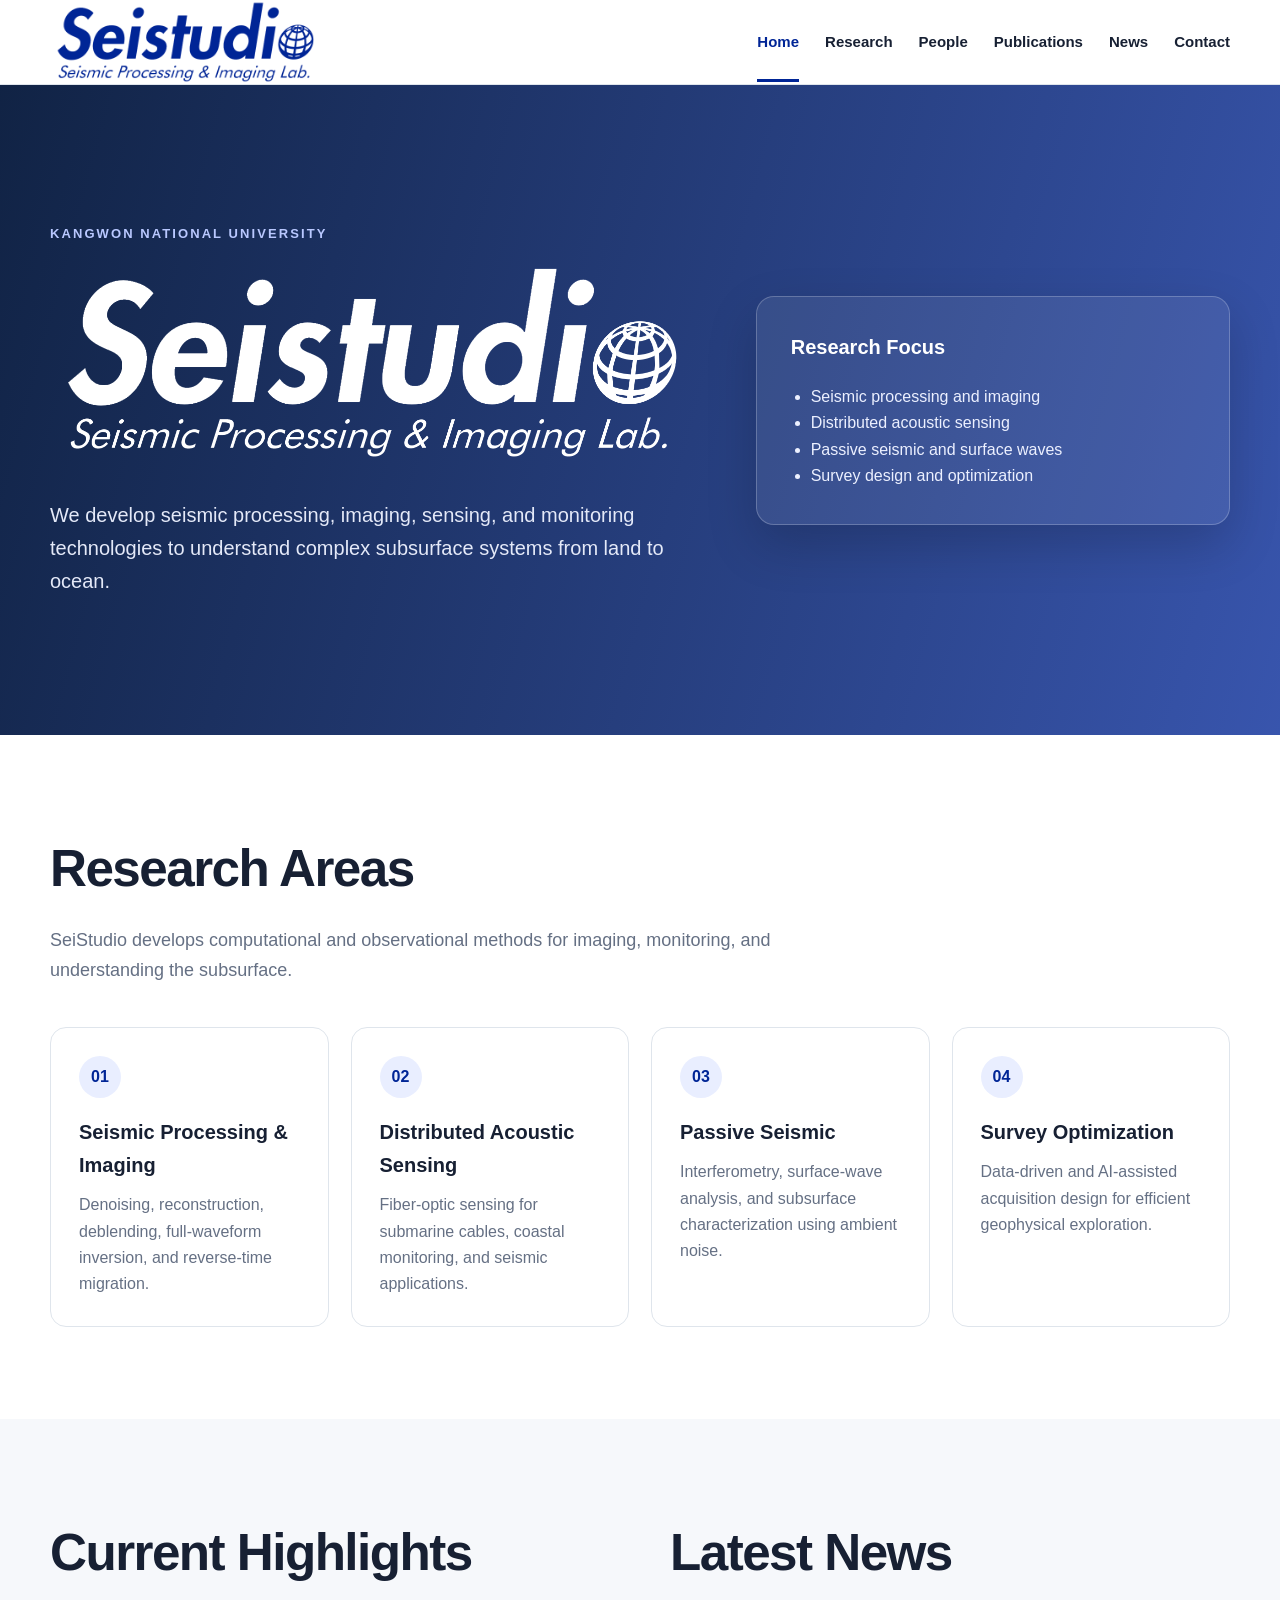
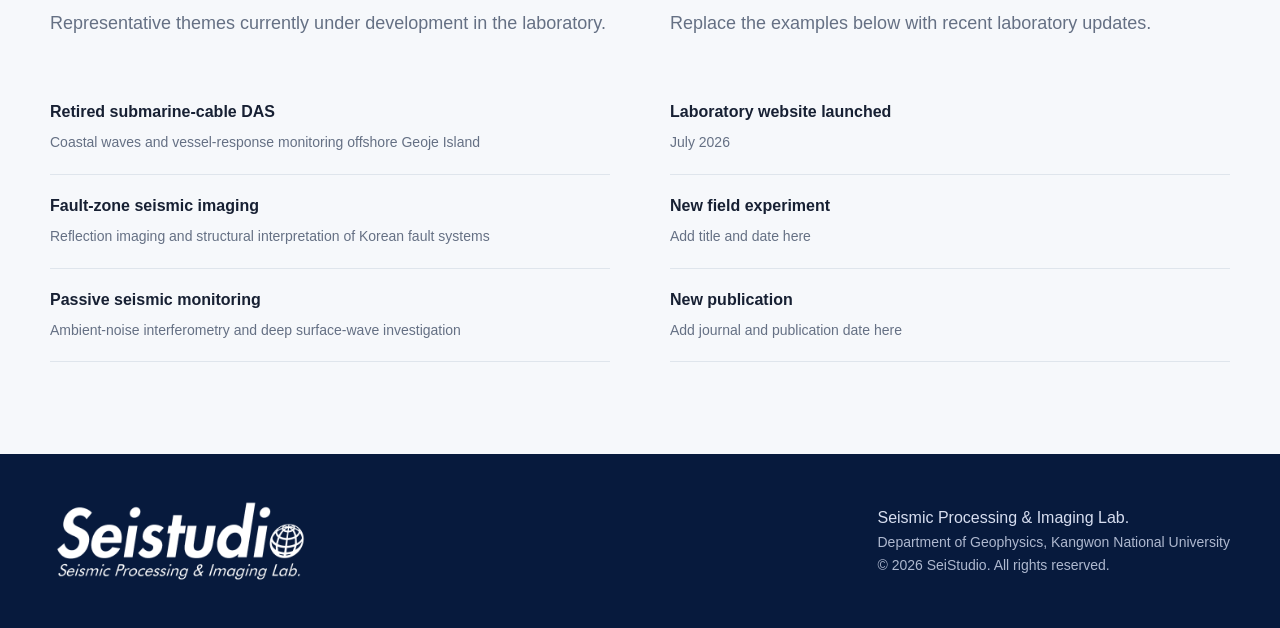
==== index.html @ 81cd83b4 "Add files via upload" ====
<!DOCTYPE html>
<html lang="en">
<head>
  <meta charset="UTF-8">
  <meta name="viewport" content="width=device-width, initial-scale=1.0">
  <meta name="description" content="SeiStudio, Seismic Processing and Imaging Lab at Kangwon National University">
  <title>Home | SeiStudio</title>
  <link rel="stylesheet" href="styles.css">
</head>
<body>

<header class="site-header">
  <div class="container navbar">
    <a class="brand" href="index.html">
      <img src="assets/Seistudio_logo_blue.png" alt="SeiStudio">
    </a>
    <nav class="nav-links" aria-label="Primary navigation">
      <a href="index.html" class="active">Home</a>
      <a href="research.html" class="">Research</a>
      <a href="people.html" class="">People</a>
      <a href="publications.html" class="">Publications</a>
      <a href="news.html" class="">News</a>
      <a href="contact.html" class="">Contact</a>
    </nav>
  </div>
</header>


<main>
  <section class="hero">
    <div class="container hero-grid">
      <div>
        <div class="eyebrow">Kangwon National University</div>
        <img class="hero-logo" src="assets/Seistudio_logo_white.png" alt="SeiStudio">
        <p>
          We develop seismic processing, imaging, sensing, and monitoring
          technologies to understand complex subsurface systems from land to ocean.
        </p>
      </div>
      <aside class="hero-card">
        <h3>Research Focus</h3>
        <ul>
          <li>Seismic processing and imaging</li>
          <li>Distributed acoustic sensing</li>
          <li>Passive seismic and surface waves</li>
          <li>Survey design and optimization</li>
        </ul>
      </aside>
    </div>
  </section>

  <section class="section">
    <div class="container">
      <div class="section-heading">
        <h2>Research Areas</h2>
        <p>
          SeiStudio develops computational and observational methods for
          imaging, monitoring, and understanding the subsurface.
        </p>
      </div>
      <div class="cards">
        <article class="card">
          <div class="card-number">01</div>
          <h3>Seismic Processing &amp; Imaging</h3>
          <p>Denoising, reconstruction, deblending, full-waveform inversion, and reverse-time migration.</p>
        </article>
        <article class="card">
          <div class="card-number">02</div>
          <h3>Distributed Acoustic Sensing</h3>
          <p>Fiber-optic sensing for submarine cables, coastal monitoring, and seismic applications.</p>
        </article>
        <article class="card">
          <div class="card-number">03</div>
          <h3>Passive Seismic</h3>
          <p>Interferometry, surface-wave analysis, and subsurface characterization using ambient noise.</p>
        </article>
        <article class="card">
          <div class="card-number">04</div>
          <h3>Survey Optimization</h3>
          <p>Data-driven and AI-assisted acquisition design for efficient geophysical exploration.</p>
        </article>
      </div>
    </div>
  </section>

  <section class="section light">
    <div class="container split">
      <div>
        <div class="section-heading">
          <h2>Current Highlights</h2>
          <p>Representative themes currently under development in the laboratory.</p>
        </div>
        <ul class="list-clean">
          <li>
            <strong>Retired submarine-cable DAS</strong>
            <span class="meta">Coastal waves and vessel-response monitoring offshore Geoje Island</span>
          </li>
          <li>
            <strong>Fault-zone seismic imaging</strong>
            <span class="meta">Reflection imaging and structural interpretation of Korean fault systems</span>
          </li>
          <li>
            <strong>Passive seismic monitoring</strong>
            <span class="meta">Ambient-noise interferometry and deep surface-wave investigation</span>
          </li>
        </ul>
      </div>
      <div>
        <div class="section-heading">
          <h2>Latest News</h2>
          <p>Replace the examples below with recent laboratory updates.</p>
        </div>
        <ul class="list-clean">
          <li>
            <strong>Laboratory website launched</strong>
            <span class="meta">July 2026</span>
          </li>
          <li>
            <strong>New field experiment</strong>
            <span class="meta">Add title and date here</span>
          </li>
          <li>
            <strong>New publication</strong>
            <span class="meta">Add journal and publication date here</span>
          </li>
        </ul>
      </div>
    </div>
  </section>
</main>


<footer class="site-footer">
  <div class="container footer-grid">
    <img src="assets/Seistudio_logo_white.png" alt="SeiStudio">
    <div>
      <div>Seismic Processing &amp; Imaging Lab.</div>
      <div class="small">Department of Geophysics, Kangwon National University</div>
      <div class="small">&copy; 2026 SeiStudio. All rights reserved.</div>
    </div>
  </div>
</footer>

</body>
</html>
---- styles.css ----
:root {
  --blue: #002596;
  --navy: #071a3d;
  --text: #172033;
  --muted: #657084;
  --line: #dfe5ec;
  --light: #f6f8fb;
  --white: #ffffff;
  --max-width: 1180px;
}

* {
  box-sizing: border-box;
}

html {
  scroll-behavior: smooth;
}

body {
  margin: 0;
  font-family: Arial, Helvetica, sans-serif;
  color: var(--text);
  background: var(--white);
  line-height: 1.65;
}

a {
  color: inherit;
  text-decoration: none;
}

img {
  max-width: 100%;
}

.container {
  width: min(var(--max-width), calc(100% - 40px));
  margin: 0 auto;
}

.site-header {
  position: sticky;
  top: 0;
  z-index: 100;
  background: rgba(255,255,255,0.96);
  border-bottom: 1px solid var(--line);
  backdrop-filter: blur(10px);
}

.navbar {
  min-height: 78px;
  display: flex;
  align-items: center;
  justify-content: space-between;
  gap: 24px;
}

.brand img {
  width: 270px;
  display: block;
}

.nav-links {
  display: flex;
  align-items: center;
  gap: 26px;
  font-size: 15px;
  font-weight: 600;
}

.nav-links a {
  padding: 28px 0 24px;
  border-bottom: 3px solid transparent;
}

.nav-links a:hover,
.nav-links a.active {
  color: var(--blue);
  border-bottom-color: var(--blue);
}

.hero {
  min-height: 650px;
  display: flex;
  align-items: center;
  color: var(--white);
  background:
    linear-gradient(105deg, rgba(7,26,61,0.96), rgba(0,37,150,0.78)),
    radial-gradient(circle at 75% 35%, rgba(255,255,255,0.12), transparent 34%);
}

.hero-grid {
  display: grid;
  grid-template-columns: 1.15fr 0.85fr;
  align-items: center;
  gap: 64px;
  padding: 90px 0;
}

.hero-logo {
  width: min(720px, 100%);
  margin-bottom: 28px;
}

.eyebrow {
  font-size: 13px;
  font-weight: 700;
  letter-spacing: 0.16em;
  text-transform: uppercase;
  color: #b9c8ff;
  margin-bottom: 18px;
}

.hero h1 {
  font-size: clamp(42px, 6vw, 76px);
  line-height: 1.05;
  margin: 0 0 24px;
  letter-spacing: -0.04em;
}

.hero p {
  max-width: 760px;
  font-size: 20px;
  color: #e4e9f8;
  margin: 0;
}

.hero-card {
  padding: 34px;
  border: 1px solid rgba(255,255,255,0.22);
  border-radius: 18px;
  background: rgba(255,255,255,0.08);
  box-shadow: 0 20px 50px rgba(0,0,0,0.18);
}

.hero-card h3 {
  margin-top: 0;
  font-size: 20px;
}

.hero-card ul {
  padding-left: 20px;
  margin-bottom: 0;
  color: #ecf0ff;
}

.section {
  padding: 92px 0;
}

.section.light {
  background: var(--light);
}

.section-heading {
  max-width: 760px;
  margin-bottom: 42px;
}

.section-heading h2,
.page-hero h1 {
  font-size: clamp(34px, 4vw, 52px);
  margin: 0 0 14px;
  letter-spacing: -0.03em;
}

.section-heading p,
.page-hero p {
  color: var(--muted);
  font-size: 18px;
  margin: 0;
}

.cards {
  display: grid;
  grid-template-columns: repeat(4, 1fr);
  gap: 22px;
}

.card {
  background: var(--white);
  border: 1px solid var(--line);
  border-radius: 16px;
  padding: 28px;
  transition: transform 0.2s ease, box-shadow 0.2s ease;
}

.card:hover {
  transform: translateY(-4px);
  box-shadow: 0 15px 35px rgba(21, 42, 90, 0.10);
}

.card-number {
  width: 42px;
  height: 42px;
  border-radius: 50%;
  display: grid;
  place-items: center;
  background: #e9eeff;
  color: var(--blue);
  font-weight: 700;
  margin-bottom: 18px;
}

.card h3 {
  margin: 0 0 10px;
  font-size: 20px;
}

.card p {
  color: var(--muted);
  margin: 0;
}

.split {
  display: grid;
  grid-template-columns: 1fr 1fr;
  gap: 60px;
  align-items: start;
}

.list-clean {
  list-style: none;
  padding: 0;
  margin: 0;
}

.list-clean li {
  padding: 18px 0;
  border-bottom: 1px solid var(--line);
}

.list-clean strong {
  display: block;
  margin-bottom: 4px;
}

.meta {
  font-size: 14px;
  color: var(--muted);
}

.page-hero {
  padding: 84px 0 56px;
  background: linear-gradient(180deg, #eef2ff, #ffffff);
  border-bottom: 1px solid var(--line);
}

.content-grid {
  display: grid;
  grid-template-columns: 1fr 1fr;
  gap: 26px;
}

.profile {
  display: grid;
  grid-template-columns: 220px 1fr;
  gap: 34px;
  align-items: start;
  padding: 32px;
  border: 1px solid var(--line);
  border-radius: 16px;
}

.profile-photo {
  aspect-ratio: 4/5;
  background: var(--light);
  border: 1px dashed #aeb8c7;
  border-radius: 12px;
  display: grid;
  place-items: center;
  text-align: center;
  padding: 20px;
  color: var(--muted);
}

.pub-item {
  padding: 24px 0;
  border-bottom: 1px solid var(--line);
}

.pub-item:first-child {
  padding-top: 0;
}

.pub-item h3 {
  margin: 0 0 6px;
  font-size: 18px;
}

.pub-item p {
  margin: 0;
  color: var(--muted);
}

.tag {
  display: inline-block;
  margin-top: 10px;
  padding: 4px 10px;
  border-radius: 999px;
  background: #e9eeff;
  color: var(--blue);
  font-size: 12px;
  font-weight: 700;
}

.contact-box {
  background: var(--navy);
  color: var(--white);
  border-radius: 18px;
  padding: 38px;
}

.contact-box a {
  text-decoration: underline;
}

.site-footer {
  background: var(--navy);
  color: #d7def0;
  padding: 46px 0;
}

.footer-grid {
  display: flex;
  justify-content: space-between;
  align-items: center;
  gap: 28px;
}

.footer-grid img {
  width: 260px;
}

.small {
  font-size: 14px;
  color: #aeb8cf;
}

@media (max-width: 900px) {
  .nav-links {
    gap: 14px;
    font-size: 13px;
    overflow-x: auto;
  }

  .brand img {
    width: 210px;
  }

  .hero-grid,
  .split,
  .content-grid,
  .profile {
    grid-template-columns: 1fr;
  }

  .cards {
    grid-template-columns: repeat(2, 1fr);
  }

  .hero-card {
    display: none;
  }
}

@media (max-width: 620px) {
  .navbar {
    align-items: flex-start;
    flex-direction: column;
    padding: 16px 0 0;
  }

  .nav-links {
    width: 100%;
  }

  .nav-links a {
    padding: 12px 0 14px;
  }

  .cards {
    grid-template-columns: 1fr;
  }

  .hero {
    min-height: 540px;
  }

  .hero-grid {
    padding: 70px 0;
  }

  .hero p {
    font-size: 18px;
  }

  .footer-grid {
    flex-direction: column;
    align-items: flex-start;
  }
}
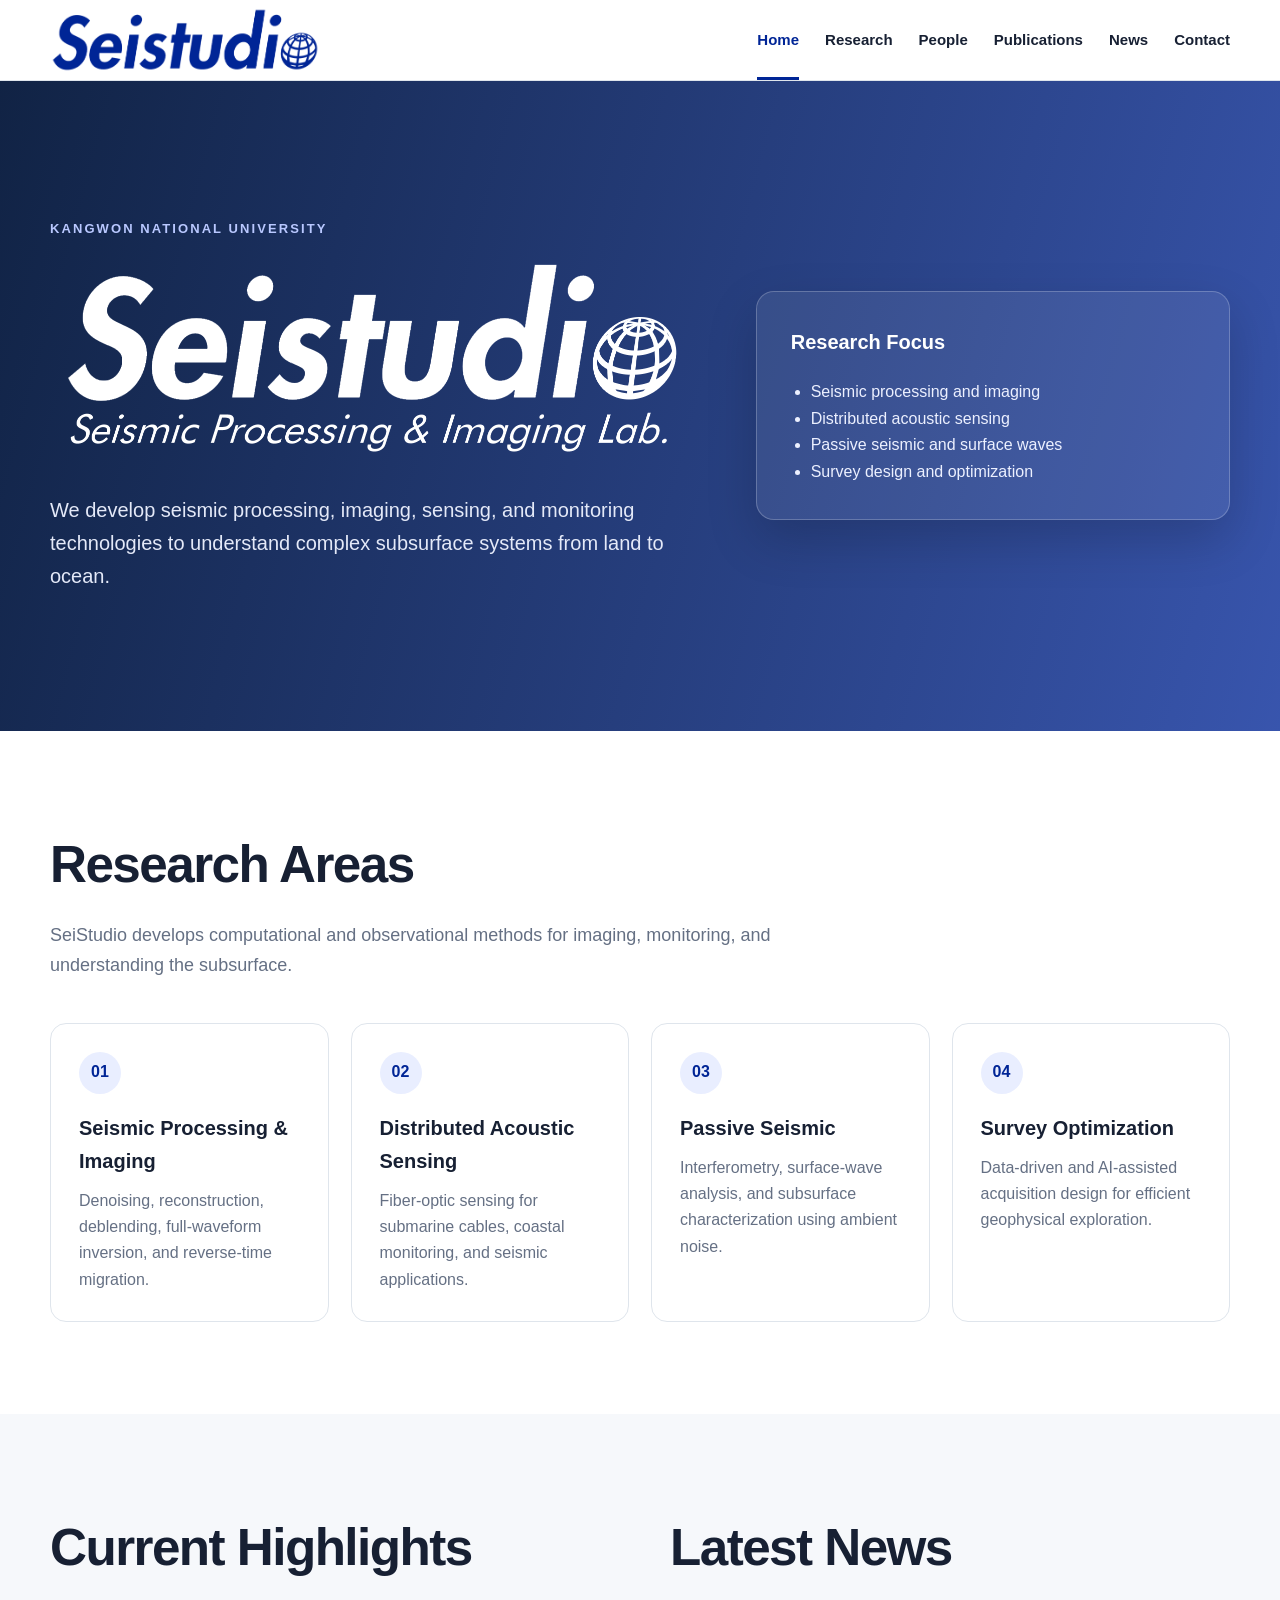
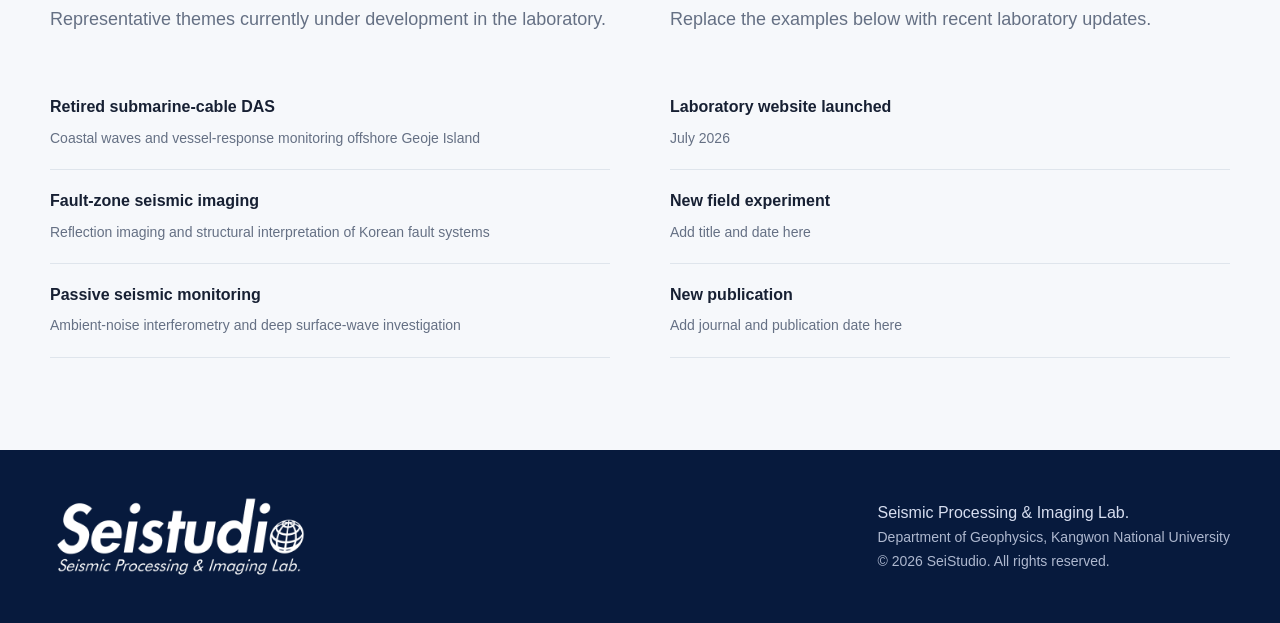
==== commit f8ba969b: "Update index.html" ====
--- a/index.html
+++ b/index.html
@@ -12,7 +12,7 @@
 <header class="site-header">
   <div class="container navbar">
     <a class="brand" href="index.html">
-      <img src="assets/Seistudio_logo_blue.png" alt="SeiStudio">
+      <img src="assets/Seistudio_header_blue.png" alt="SeiStudio">
     </a>
     <nav class="nav-links" aria-label="Primary navigation">
       <a href="index.html" class="active">Home</a>
@@ -142,4 +142,4 @@
 </footer>
 
 </body>
-</html>+</html>
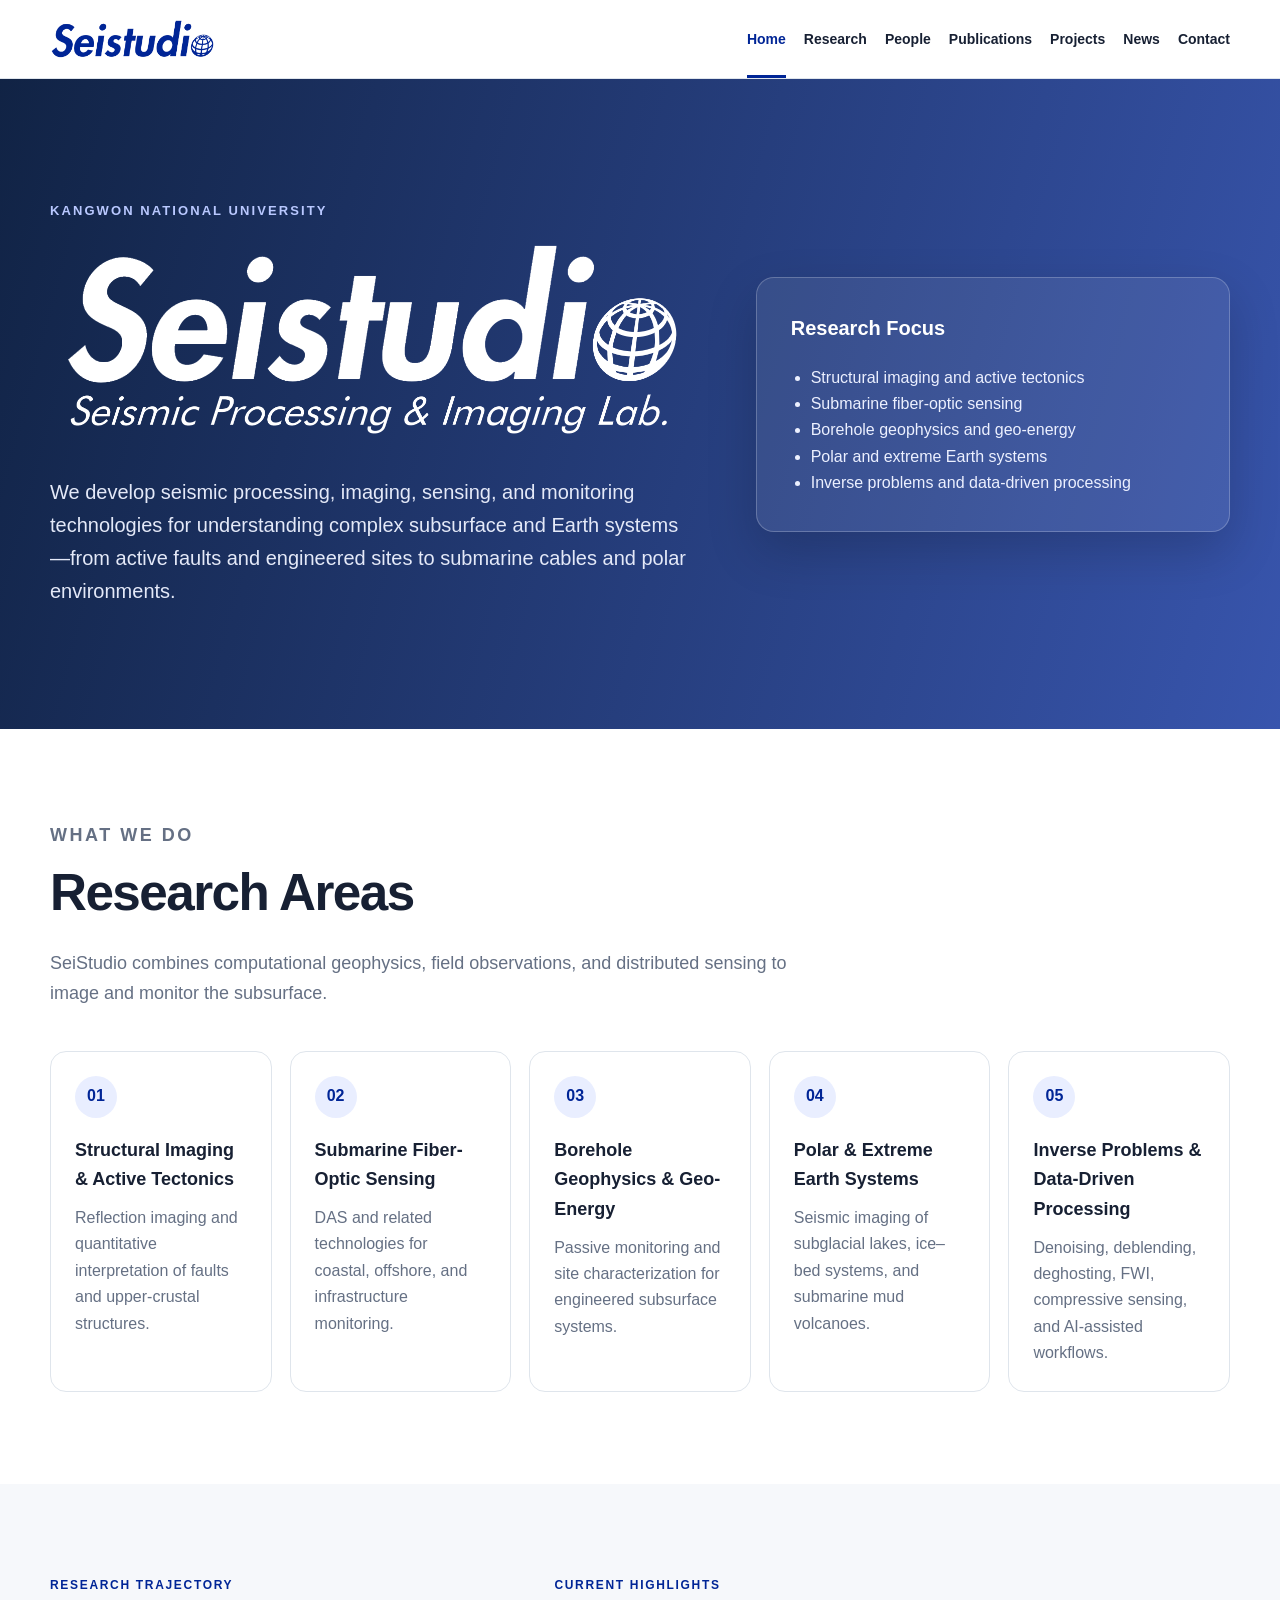
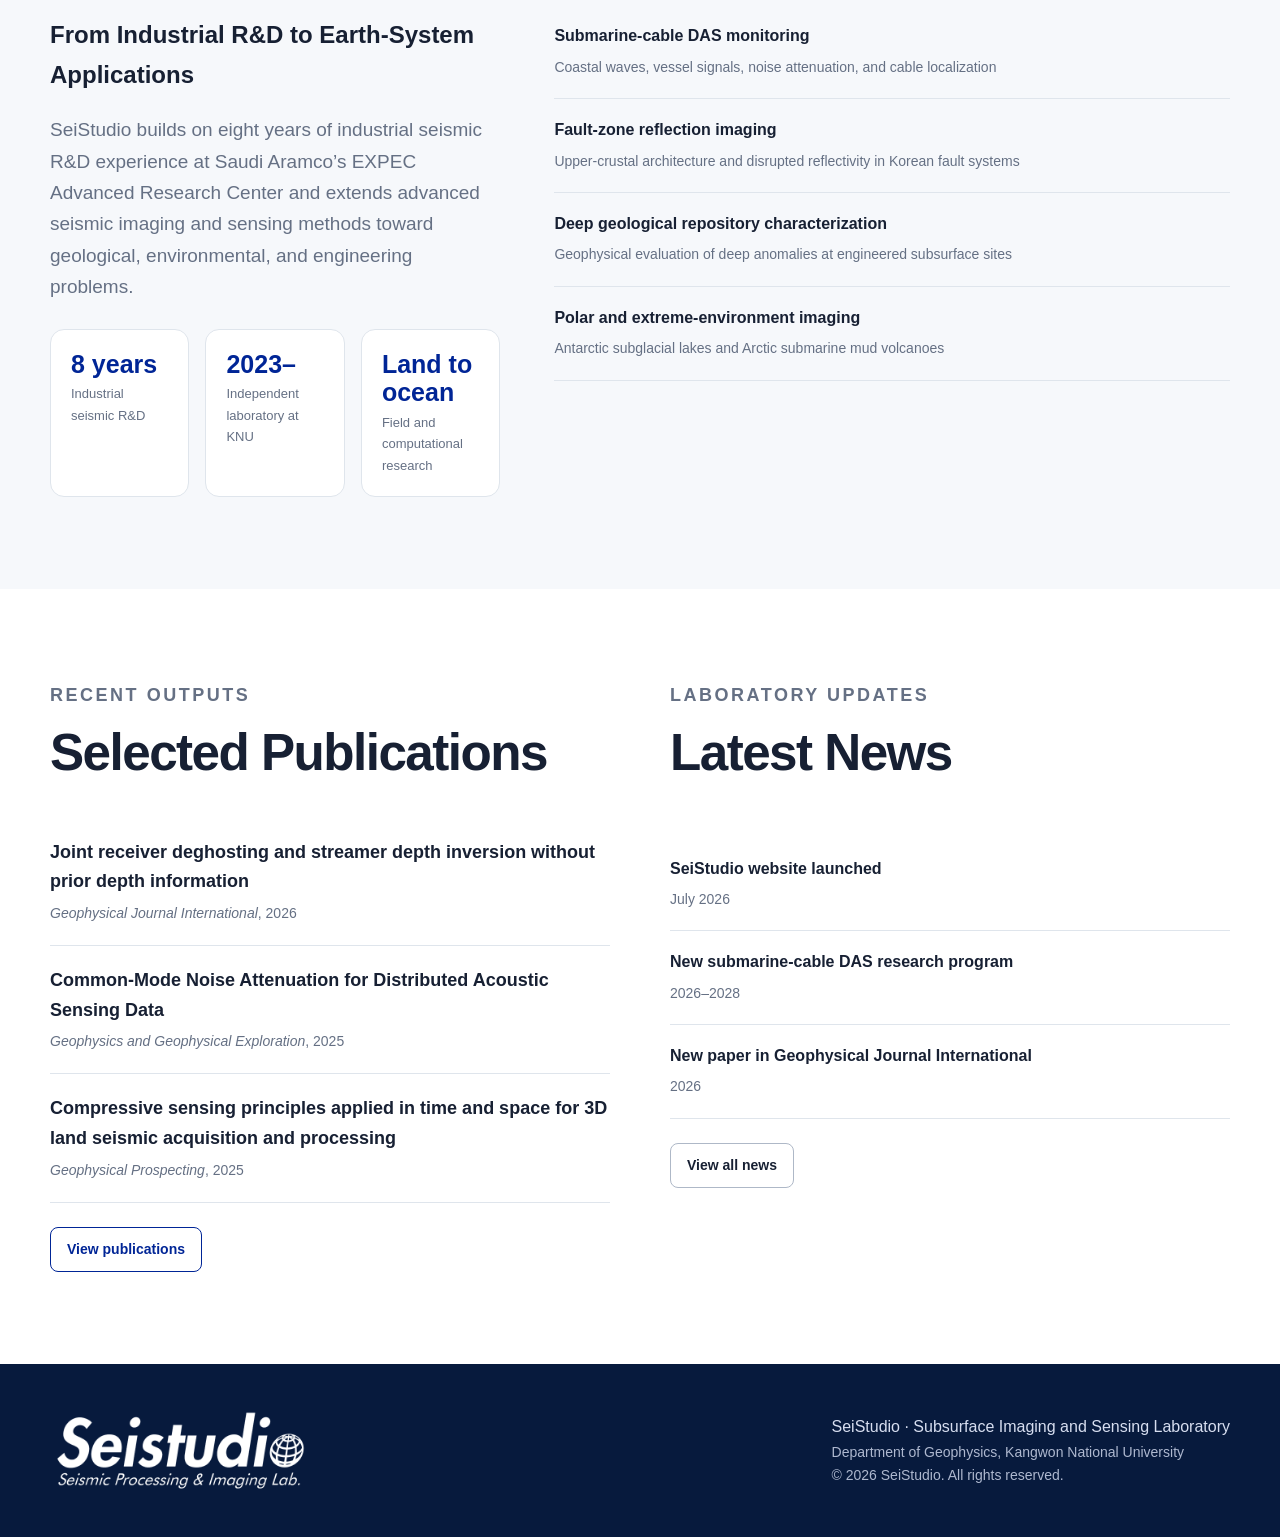
==== commit 2ade73da: "Add files via upload" ====
--- a/index.html
+++ b/index.html
@@ -3,29 +3,30 @@
 <head>
   <meta charset="UTF-8">
   <meta name="viewport" content="width=device-width, initial-scale=1.0">
-  <meta name="description" content="SeiStudio, Seismic Processing and Imaging Lab at Kangwon National University">
+  <meta name="description" content="SeiStudio, Subsurface Imaging and Sensing Laboratory at Kangwon National University">
   <title>Home | SeiStudio</title>
   <link rel="stylesheet" href="styles.css">
+  <link rel="stylesheet" href="cv-update.css">
+
 </head>
 <body>
-
 <header class="site-header">
   <div class="container navbar">
-    <a class="brand" href="index.html">
+    <a class="brand" href="index.html" aria-label="SeiStudio home">
       <img src="assets/Seistudio_header_blue.png" alt="SeiStudio">
     </a>
     <nav class="nav-links" aria-label="Primary navigation">
       <a href="index.html" class="active">Home</a>
-      <a href="research.html" class="">Research</a>
-      <a href="people.html" class="">People</a>
-      <a href="publications.html" class="">Publications</a>
-      <a href="news.html" class="">News</a>
-      <a href="contact.html" class="">Contact</a>
+      <a href="research.html">Research</a>
+      <a href="people.html">People</a>
+      <a href="publications.html">Publications</a>
+      <a href="projects.html">Projects</a>
+      <a href="news.html">News</a>
+      <a href="contact.html">Contact</a>
     </nav>
   </div>
 </header>
 
-
 <main>
   <section class="hero">
     <div class="container hero-grid">
@@ -33,17 +34,19 @@
         <div class="eyebrow">Kangwon National University</div>
         <img class="hero-logo" src="assets/Seistudio_logo_white.png" alt="SeiStudio">
         <p>
-          We develop seismic processing, imaging, sensing, and monitoring
-          technologies to understand complex subsurface systems from land to ocean.
+          We develop seismic processing, imaging, sensing, and monitoring technologies
+          for understanding complex subsurface and Earth systems—from active faults and
+          engineered sites to submarine cables and polar environments.
         </p>
       </div>
       <aside class="hero-card">
         <h3>Research Focus</h3>
         <ul>
-          <li>Seismic processing and imaging</li>
-          <li>Distributed acoustic sensing</li>
-          <li>Passive seismic and surface waves</li>
-          <li>Survey design and optimization</li>
+          <li>Structural imaging and active tectonics</li>
+          <li>Submarine fiber-optic sensing</li>
+          <li>Borehole geophysics and geo-energy</li>
+          <li>Polar and extreme Earth systems</li>
+          <li>Inverse problems and data-driven processing</li>
         </ul>
       </aside>
     </div>
@@ -52,94 +55,147 @@
   <section class="section">
     <div class="container">
       <div class="section-heading">
+        <p class="section-kicker">What we do</p>
         <h2>Research Areas</h2>
         <p>
-          SeiStudio develops computational and observational methods for
-          imaging, monitoring, and understanding the subsurface.
+          SeiStudio combines computational geophysics, field observations, and
+          distributed sensing to image and monitor the subsurface.
         </p>
       </div>
-      <div class="cards">
+
+      <div class="research-grid-five">
         <article class="card">
           <div class="card-number">01</div>
-          <h3>Seismic Processing &amp; Imaging</h3>
-          <p>Denoising, reconstruction, deblending, full-waveform inversion, and reverse-time migration.</p>
+          <h3>Structural Imaging &amp; Active Tectonics</h3>
+          <p>Reflection imaging and quantitative interpretation of faults and upper-crustal structures.</p>
         </article>
         <article class="card">
           <div class="card-number">02</div>
-          <h3>Distributed Acoustic Sensing</h3>
-          <p>Fiber-optic sensing for submarine cables, coastal monitoring, and seismic applications.</p>
+          <h3>Submarine Fiber-Optic Sensing</h3>
+          <p>DAS and related technologies for coastal, offshore, and infrastructure monitoring.</p>
         </article>
         <article class="card">
           <div class="card-number">03</div>
-          <h3>Passive Seismic</h3>
-          <p>Interferometry, surface-wave analysis, and subsurface characterization using ambient noise.</p>
+          <h3>Borehole Geophysics &amp; Geo-Energy</h3>
+          <p>Passive monitoring and site characterization for engineered subsurface systems.</p>
         </article>
         <article class="card">
           <div class="card-number">04</div>
-          <h3>Survey Optimization</h3>
-          <p>Data-driven and AI-assisted acquisition design for efficient geophysical exploration.</p>
+          <h3>Polar &amp; Extreme Earth Systems</h3>
+          <p>Seismic imaging of subglacial lakes, ice–bed systems, and submarine mud volcanoes.</p>
+        </article>
+        <article class="card">
+          <div class="card-number">05</div>
+          <h3>Inverse Problems &amp; Data-Driven Processing</h3>
+          <p>Denoising, deblending, deghosting, FWI, compressive sensing, and AI-assisted workflows.</p>
         </article>
       </div>
     </div>
   </section>
 
   <section class="section light">
+    <div class="container feature-strip">
+      <div>
+        <p class="section-kicker">Research trajectory</p>
+        <h2>From Industrial R&amp;D to Earth-System Applications</h2>
+        <p class="lead">
+          SeiStudio builds on eight years of industrial seismic R&amp;D experience at
+          Saudi Aramco’s EXPEC Advanced Research Center and extends advanced seismic
+          imaging and sensing methods toward geological, environmental, and engineering problems.
+        </p>
+        <div class="fact-grid">
+          <div class="fact"><strong>8 years</strong><span>Industrial seismic R&amp;D</span></div>
+          <div class="fact"><strong>2023–</strong><span>Independent laboratory at KNU</span></div>
+          <div class="fact"><strong>Land to ocean</strong><span>Field and computational research</span></div>
+        </div>
+      </div>
+
+      <div>
+        <p class="section-kicker">Current highlights</p>
+        <ul class="list-clean">
+          <li>
+            <strong>Submarine-cable DAS monitoring</strong>
+            <span class="meta">Coastal waves, vessel signals, noise attenuation, and cable localization</span>
+          </li>
+          <li>
+            <strong>Fault-zone reflection imaging</strong>
+            <span class="meta">Upper-crustal architecture and disrupted reflectivity in Korean fault systems</span>
+          </li>
+          <li>
+            <strong>Deep geological repository characterization</strong>
+            <span class="meta">Geophysical evaluation of deep anomalies at engineered subsurface sites</span>
+          </li>
+          <li>
+            <strong>Polar and extreme-environment imaging</strong>
+            <span class="meta">Antarctic subglacial lakes and Arctic submarine mud volcanoes</span>
+          </li>
+        </ul>
+      </div>
+    </div>
+  </section>
+
+  <section class="section">
     <div class="container split">
       <div>
         <div class="section-heading">
-          <h2>Current Highlights</h2>
-          <p>Representative themes currently under development in the laboratory.</p>
+          <p class="section-kicker">Recent outputs</p>
+          <h2>Selected Publications</h2>
+        </div>
+        <div class="home-publications">
+          <article class="home-publication">
+            <h3>Joint receiver deghosting and streamer depth inversion without prior depth information</h3>
+            <p><em>Geophysical Journal International</em>, 2026</p>
+          </article>
+          <article class="home-publication">
+            <h3>Common-Mode Noise Attenuation for Distributed Acoustic Sensing Data</h3>
+            <p><em>Geophysics and Geophysical Exploration</em>, 2025</p>
+          </article>
+          <article class="home-publication">
+            <h3>Compressive sensing principles applied in time and space for 3D land seismic acquisition and processing</h3>
+            <p><em>Geophysical Prospecting</em>, 2025</p>
+          </article>
+        </div>
+        <div class="button-row">
+          <a class="button-link" href="publications.html">View publications</a>
+        </div>
+      </div>
+
+      <div>
+        <div class="section-heading">
+          <p class="section-kicker">Laboratory updates</p>
+          <h2>Latest News</h2>
         </div>
         <ul class="list-clean">
           <li>
-            <strong>Retired submarine-cable DAS</strong>
-            <span class="meta">Coastal waves and vessel-response monitoring offshore Geoje Island</span>
-          </li>
-          <li>
-            <strong>Fault-zone seismic imaging</strong>
-            <span class="meta">Reflection imaging and structural interpretation of Korean fault systems</span>
-          </li>
-          <li>
-            <strong>Passive seismic monitoring</strong>
-            <span class="meta">Ambient-noise interferometry and deep surface-wave investigation</span>
+            <strong>SeiStudio website launched</strong>
+            <span class="meta">July 2026</span>
+          </li>
+          <li>
+            <strong>New submarine-cable DAS research program</strong>
+            <span class="meta">2026–2028</span>
+          </li>
+          <li>
+            <strong>New paper in Geophysical Journal International</strong>
+            <span class="meta">2026</span>
           </li>
         </ul>
-      </div>
-      <div>
-        <div class="section-heading">
-          <h2>Latest News</h2>
-          <p>Replace the examples below with recent laboratory updates.</p>
-        </div>
-        <ul class="list-clean">
-          <li>
-            <strong>Laboratory website launched</strong>
-            <span class="meta">July 2026</span>
-          </li>
-          <li>
-            <strong>New field experiment</strong>
-            <span class="meta">Add title and date here</span>
-          </li>
-          <li>
-            <strong>New publication</strong>
-            <span class="meta">Add journal and publication date here</span>
-          </li>
-        </ul>
+        <div class="button-row">
+          <a class="button-link secondary" href="news.html">View all news</a>
+        </div>
       </div>
     </div>
   </section>
 </main>
-
 
 <footer class="site-footer">
   <div class="container footer-grid">
     <img src="assets/Seistudio_logo_white.png" alt="SeiStudio">
     <div>
-      <div>Seismic Processing &amp; Imaging Lab.</div>
+      <div>SeiStudio · Subsurface Imaging and Sensing Laboratory</div>
       <div class="small">Department of Geophysics, Kangwon National University</div>
       <div class="small">&copy; 2026 SeiStudio. All rights reserved.</div>
     </div>
   </div>
 </footer>
-
 </body>
 </html>
--- a/styles.css
+++ b/styles.css
@@ -49,16 +49,23 @@
 }
 
 .navbar {
-  min-height: 78px;
+  min-height: 64px;
   display: flex;
   align-items: center;
   justify-content: space-between;
-  gap: 24px;
+  gap: 32px;
+}
+
+.brand {
+  display: flex;
+  align-items: center;
+  flex-shrink: 0;
 }
 
 .brand img {
-  width: 270px;
   display: block;
+  width: 165px;
+  height: auto;
 }
 
 .nav-links {
@@ -274,7 +281,29 @@
   padding: 20px;
   color: var(--muted);
 }
-
+.profile-links {
+  display: flex;
+  flex-wrap: wrap;
+  gap: 12px;
+  margin-top: 24px;
+}
+
+.profile-link {
+  display: inline-flex;
+  align-items: center;
+  padding: 10px 16px;
+  border: 1px solid var(--blue);
+  border-radius: 8px;
+  color: var(--blue);
+  font-size: 14px;
+  font-weight: 700;
+  transition: 0.2s ease;
+}
+
+.profile-link:hover {
+  background: var(--blue);
+  color: var(--white);
+}
 .pub-item {
   padding: 24px 0;
   border-bottom: 1px solid var(--line);
@@ -346,7 +375,7 @@
   }
 
   .brand img {
-    width: 210px;
+    width: 145px;
   }
 
   .hero-grid,
@@ -400,4 +429,4 @@
     flex-direction: column;
     align-items: flex-start;
   }
-}+}
--- a/cv-update.css
+++ b/cv-update.css
@@ -0,0 +1,411 @@
+/* CV-based website update
+   This file supplements the existing styles.css without replacing it. */
+
+.nav-links {
+  gap: 18px;
+  white-space: nowrap;
+}
+
+.nav-links a {
+  font-size: 14px;
+}
+
+.section-kicker {
+  margin: 0 0 10px;
+  color: var(--blue);
+  font-size: 12px;
+  font-weight: 800;
+  letter-spacing: 0.14em;
+  text-transform: uppercase;
+}
+
+.lead {
+  max-width: 860px;
+  font-size: 19px;
+  color: var(--muted);
+}
+
+.button-row {
+  display: flex;
+  flex-wrap: wrap;
+  gap: 12px;
+  margin-top: 24px;
+}
+
+.button-link {
+  display: inline-flex;
+  align-items: center;
+  justify-content: center;
+  min-height: 42px;
+  padding: 10px 16px;
+  border: 1px solid var(--blue);
+  border-radius: 8px;
+  color: var(--blue);
+  font-size: 14px;
+  font-weight: 700;
+  transition: background 0.2s ease, color 0.2s ease;
+}
+
+.button-link:hover {
+  background: var(--blue);
+  color: var(--white);
+}
+
+.button-link.secondary {
+  border-color: #aeb8c7;
+  color: var(--text);
+}
+
+.button-link.secondary:hover {
+  border-color: var(--navy);
+  background: var(--navy);
+  color: var(--white);
+}
+
+.research-grid-five {
+  display: grid;
+  grid-template-columns: repeat(5, 1fr);
+  gap: 18px;
+}
+
+.research-grid-five .card {
+  padding: 24px;
+}
+
+.research-grid-five .card h3 {
+  font-size: 18px;
+}
+
+.feature-strip {
+  display: grid;
+  grid-template-columns: 0.8fr 1.2fr;
+  gap: 54px;
+  align-items: start;
+}
+
+.fact-grid {
+  display: grid;
+  grid-template-columns: repeat(3, 1fr);
+  gap: 16px;
+  margin-top: 26px;
+}
+
+.fact {
+  padding: 20px;
+  border: 1px solid var(--line);
+  border-radius: 14px;
+  background: var(--white);
+}
+
+.fact strong {
+  display: block;
+  color: var(--blue);
+  font-size: 25px;
+  line-height: 1.15;
+}
+
+.fact span {
+  display: block;
+  margin-top: 5px;
+  color: var(--muted);
+  font-size: 13px;
+}
+
+.profile-wide {
+  display: grid;
+  grid-template-columns: 230px minmax(0, 1fr);
+  gap: 42px;
+  align-items: start;
+  padding: 34px;
+  border: 1px solid var(--line);
+  border-radius: 18px;
+  background: var(--white);
+}
+
+.profile-photo-tall {
+  min-height: 285px;
+  aspect-ratio: 4 / 5;
+  border: 1px dashed #aeb8c7;
+  border-radius: 14px;
+  background: var(--light);
+  color: var(--muted);
+  display: grid;
+  place-items: center;
+  text-align: center;
+  padding: 20px;
+}
+
+.profile-title {
+  margin: 0 0 4px;
+  font-size: clamp(30px, 4vw, 44px);
+  letter-spacing: -0.03em;
+}
+
+.profile-role {
+  margin: 0 0 22px;
+  color: var(--blue);
+  font-size: 17px;
+  font-weight: 700;
+}
+
+.profile-summary {
+  max-width: 850px;
+  color: #465165;
+  font-size: 17px;
+}
+
+.profile-section-grid {
+  display: grid;
+  grid-template-columns: 1fr 1fr;
+  gap: 26px;
+}
+
+.info-panel {
+  padding: 28px;
+  border: 1px solid var(--line);
+  border-radius: 16px;
+  background: var(--white);
+}
+
+.info-panel h2,
+.info-panel h3 {
+  margin-top: 0;
+}
+
+.timeline {
+  list-style: none;
+  margin: 0;
+  padding: 0;
+}
+
+.timeline li {
+  position: relative;
+  padding: 0 0 25px 25px;
+  border-left: 2px solid #d9e0eb;
+}
+
+.timeline li:last-child {
+  padding-bottom: 0;
+  border-left-color: transparent;
+}
+
+.timeline li::before {
+  content: "";
+  position: absolute;
+  left: -7px;
+  top: 5px;
+  width: 12px;
+  height: 12px;
+  border-radius: 50%;
+  background: var(--blue);
+  box-shadow: 0 0 0 4px #edf1ff;
+}
+
+.timeline .time {
+  display: block;
+  color: var(--blue);
+  font-size: 13px;
+  font-weight: 800;
+}
+
+.timeline strong {
+  display: block;
+  margin: 2px 0;
+}
+
+.timeline .detail {
+  color: var(--muted);
+  font-size: 14px;
+}
+
+.compact-list {
+  margin: 0;
+  padding-left: 19px;
+}
+
+.compact-list li {
+  margin: 9px 0;
+  color: #465165;
+}
+
+.student-grid {
+  display: grid;
+  grid-template-columns: repeat(3, 1fr);
+  gap: 20px;
+}
+
+.project-section {
+  margin-bottom: 72px;
+}
+
+.project-list {
+  display: grid;
+  gap: 18px;
+}
+
+.project-card {
+  display: grid;
+  grid-template-columns: 170px minmax(0, 1fr);
+  gap: 28px;
+  padding: 28px;
+  border: 1px solid var(--line);
+  border-radius: 16px;
+  background: var(--white);
+}
+
+.project-meta {
+  color: var(--blue);
+  font-size: 13px;
+  font-weight: 800;
+  letter-spacing: 0.02em;
+}
+
+.project-card h3 {
+  margin: 0 0 10px;
+  font-size: 21px;
+  line-height: 1.35;
+}
+
+.project-card p {
+  margin: 5px 0;
+  color: var(--muted);
+}
+
+.project-role {
+  display: inline-block;
+  margin-top: 12px;
+  padding: 4px 9px;
+  border-radius: 999px;
+  background: #e9eeff;
+  color: var(--blue);
+  font-size: 11px;
+  font-weight: 800;
+  text-transform: uppercase;
+}
+
+.research-detail {
+  display: grid;
+  grid-template-columns: 70px minmax(0, 1fr);
+  gap: 22px;
+  padding: 30px 0;
+  border-bottom: 1px solid var(--line);
+}
+
+.research-detail:first-child {
+  padding-top: 0;
+}
+
+.research-index {
+  width: 54px;
+  height: 54px;
+  border-radius: 50%;
+  display: grid;
+  place-items: center;
+  background: #e9eeff;
+  color: var(--blue);
+  font-weight: 800;
+}
+
+.research-detail h2 {
+  margin: 0 0 10px;
+  font-size: 27px;
+}
+
+.research-detail p {
+  color: var(--muted);
+}
+
+.topic-tags {
+  display: flex;
+  flex-wrap: wrap;
+  gap: 8px;
+  margin-top: 16px;
+}
+
+.topic-tag {
+  padding: 5px 10px;
+  border-radius: 999px;
+  background: var(--light);
+  border: 1px solid var(--line);
+  color: #4b5668;
+  font-size: 12px;
+  font-weight: 700;
+}
+
+.home-publications {
+  display: grid;
+  gap: 0;
+}
+
+.home-publication {
+  padding: 20px 0;
+  border-bottom: 1px solid var(--line);
+}
+
+.home-publication:first-child {
+  padding-top: 0;
+}
+
+.home-publication h3 {
+  margin: 0 0 5px;
+  font-size: 18px;
+}
+
+.home-publication p {
+  margin: 0;
+  color: var(--muted);
+  font-size: 14px;
+}
+
+.contact-details a {
+  color: var(--blue);
+  font-weight: 700;
+}
+
+@media (max-width: 1120px) {
+  .research-grid-five {
+    grid-template-columns: repeat(3, 1fr);
+  }
+}
+
+@media (max-width: 900px) {
+  .nav-links {
+    gap: 16px;
+  }
+
+  .research-grid-five,
+  .student-grid,
+  .fact-grid {
+    grid-template-columns: repeat(2, 1fr);
+  }
+
+  .feature-strip,
+  .profile-wide,
+  .profile-section-grid,
+  .project-card {
+    grid-template-columns: 1fr;
+  }
+
+  .project-card {
+    gap: 10px;
+  }
+}
+
+@media (max-width: 620px) {
+  .research-grid-five,
+  .student-grid,
+  .fact-grid {
+    grid-template-columns: 1fr;
+  }
+
+  .research-detail {
+    grid-template-columns: 1fr;
+    gap: 12px;
+  }
+
+  .profile-wide,
+  .info-panel,
+  .project-card {
+    padding: 23px;
+  }
+}
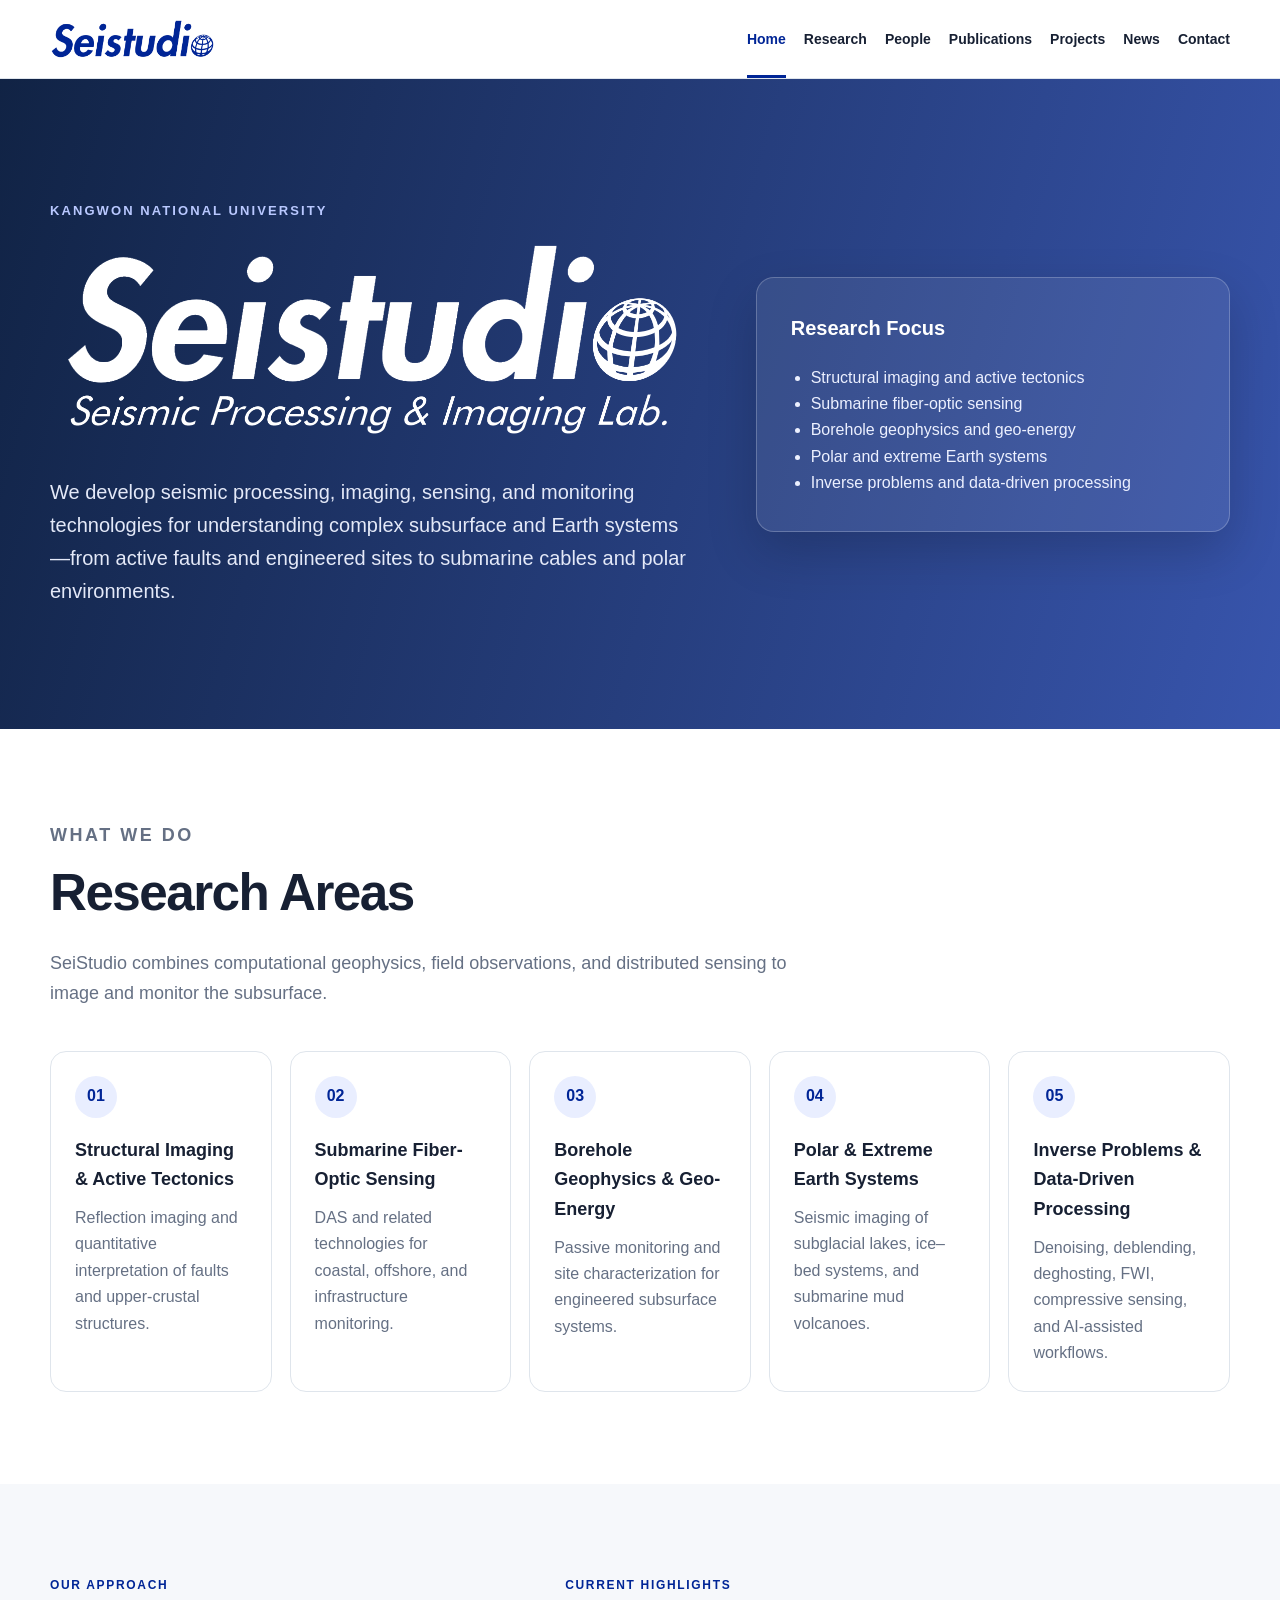
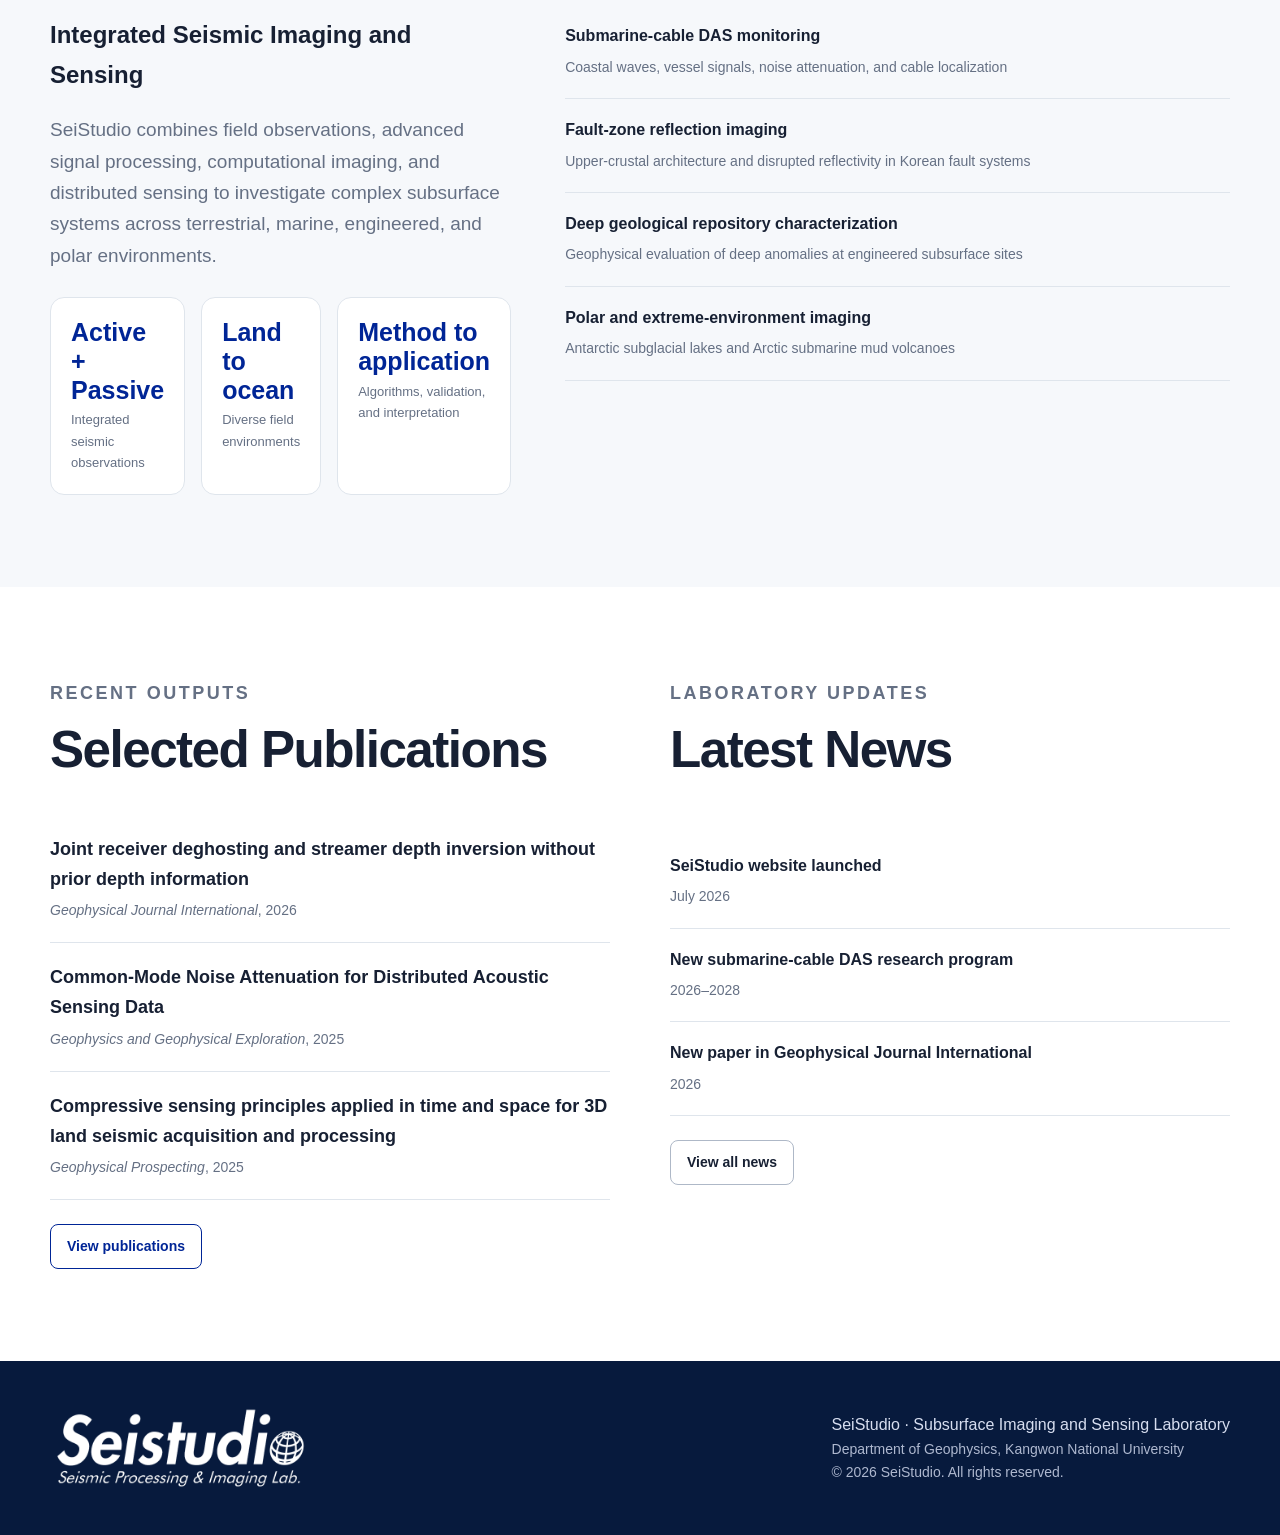
==== commit 6c28fb7e: "Add files via upload" ====
--- a/index.html
+++ b/index.html
@@ -96,17 +96,17 @@
   <section class="section light">
     <div class="container feature-strip">
       <div>
-        <p class="section-kicker">Research trajectory</p>
-        <h2>From Industrial R&amp;D to Earth-System Applications</h2>
+        <p class="section-kicker">Our approach</p>
+        <h2>Integrated Seismic Imaging and Sensing</h2>
         <p class="lead">
-          SeiStudio builds on eight years of industrial seismic R&amp;D experience at
-          Saudi Aramco’s EXPEC Advanced Research Center and extends advanced seismic
-          imaging and sensing methods toward geological, environmental, and engineering problems.
+          SeiStudio combines field observations, advanced signal processing,
+          computational imaging, and distributed sensing to investigate complex
+          subsurface systems across terrestrial, marine, engineered, and polar environments.
         </p>
         <div class="fact-grid">
-          <div class="fact"><strong>8 years</strong><span>Industrial seismic R&amp;D</span></div>
-          <div class="fact"><strong>2023–</strong><span>Independent laboratory at KNU</span></div>
-          <div class="fact"><strong>Land to ocean</strong><span>Field and computational research</span></div>
+          <div class="fact"><strong>Active + Passive</strong><span>Integrated seismic observations</span></div>
+          <div class="fact"><strong>Land to ocean</strong><span>Diverse field environments</span></div>
+          <div class="fact"><strong>Method to application</strong><span>Algorithms, validation, and interpretation</span></div>
         </div>
       </div>
 
--- a/cv-update.css
+++ b/cv-update.css
@@ -408,4 +408,377 @@
   .project-card {
     padding: 23px;
   }
-}+}
+
+/* Graduate students and alumni */
+.student-card-grid {
+  display: grid;
+  grid-template-columns: repeat(3, minmax(0, 1fr));
+  gap: 24px;
+}
+
+.student-profile-card {
+  overflow: hidden;
+  border: 1px solid var(--line);
+  border-radius: 16px;
+  background: var(--white);
+  transition: transform 0.2s ease, box-shadow 0.2s ease;
+}
+
+.student-profile-card:hover {
+  transform: translateY(-4px);
+  box-shadow: 0 15px 35px rgba(21, 42, 90, 0.10);
+}
+
+.student-photo {
+  position: relative;
+  aspect-ratio: 4 / 5;
+  overflow: hidden;
+  background: linear-gradient(145deg, #edf1ff, #f7f9fc);
+}
+
+.student-photo img {
+  position: relative;
+  z-index: 2;
+  display: block;
+  width: 100%;
+  height: 100%;
+  object-fit: cover;
+  object-position: center 25%;
+}
+
+.student-initials {
+  position: absolute;
+  inset: 0;
+  z-index: 1;
+  display: grid;
+  place-items: center;
+  color: #7080ad;
+  font-size: 46px;
+  font-weight: 800;
+  letter-spacing: -0.04em;
+}
+
+.student-card-body {
+  padding: 22px 22px 25px;
+}
+
+.student-status {
+  margin: 0 0 8px;
+  color: var(--blue);
+  font-size: 12px;
+  font-weight: 800;
+  letter-spacing: 0.04em;
+  text-transform: uppercase;
+}
+
+.student-card-body h3 {
+  margin: 0;
+  font-size: 22px;
+  line-height: 1.25;
+}
+
+.student-name-ko {
+  margin: 3px 0 16px;
+  color: var(--muted);
+  font-size: 14px;
+}
+
+.student-topic {
+  margin: 0;
+  color: #465165;
+  font-size: 14px;
+  line-height: 1.55;
+}
+
+.student-topic-muted {
+  color: #8a94a5;
+  font-style: italic;
+}
+
+/* Alumni — full-width profile cards */
+.alumni-heading {
+  margin-top: 82px;
+  margin-bottom: 34px;
+}
+
+.alumni-list {
+  display: grid !important;
+  grid-template-columns: 1fr !important;
+  gap: 28px !important;
+}
+
+.alumni-profile {
+  display: block !important;
+  padding: 0 !important;
+  overflow: hidden;
+  border: 1px solid var(--line) !important;
+  border-left: 5px solid var(--blue) !important;
+  border-radius: 16px !important;
+  background: var(--white) !important;
+  box-shadow: 0 8px 24px rgba(21, 42, 90, 0.05);
+}
+
+.alumni-profile-header {
+  display: flex !important;
+  align-items: center !important;
+  justify-content: space-between !important;
+  gap: 20px !important;
+  padding: 24px 28px 20px !important;
+  border-bottom: 1px solid var(--line) !important;
+  background: #fbfcff !important;
+}
+
+.alumni-profile-header h3 {
+  margin: 0 !important;
+  color: var(--text) !important;
+  font-size: 23px !important;
+  line-height: 1.25 !important;
+}
+
+.alumni-name-ko {
+  margin-left: 7px !important;
+  color: var(--muted) !important;
+  font-size: 15px !important;
+  font-weight: 500 !important;
+}
+
+.degree-badge {
+  flex: 0 0 auto;
+  display: inline-flex !important;
+  align-items: center;
+  min-height: 34px;
+  padding: 7px 12px !important;
+  border-radius: 999px !important;
+  background: #e9eeff !important;
+  color: var(--blue) !important;
+  font-size: 12px !important;
+  font-weight: 800 !important;
+  white-space: nowrap;
+}
+
+.alumni-profile-content {
+  display: grid !important;
+  grid-template-columns: minmax(0, 1.6fr) minmax(230px, 0.7fr) !important;
+  gap: 32px !important;
+  padding: 25px 28px 28px !important;
+}
+
+.alumni-info-block {
+  min-width: 0;
+}
+
+.alumni-label {
+  display: block !important;
+  margin: 0 0 7px !important;
+  color: var(--blue) !important;
+  font-size: 11px !important;
+  font-weight: 800 !important;
+  letter-spacing: 0.08em !important;
+  text-transform: uppercase !important;
+}
+
+.alumni-thesis {
+  margin: 0 !important;
+  color: #313d52 !important;
+  font-size: 16px !important;
+  font-weight: 600 !important;
+  line-height: 1.55 !important;
+}
+
+.alumni-thesis-ko {
+  margin: 7px 0 0 !important;
+  color: var(--muted) !important;
+  font-size: 14px !important;
+  line-height: 1.5 !important;
+}
+
+.alumni-affiliation {
+  align-self: stretch;
+  padding-left: 28px !important;
+  border-left: 1px solid var(--line) !important;
+}
+
+.alumni-affiliation strong {
+  display: block !important;
+  margin-top: 2px !important;
+  color: var(--text) !important;
+  font-size: 15px !important;
+  line-height: 1.45 !important;
+}
+
+.alumni-affiliation-ko {
+  display: block !important;
+  margin-top: 5px !important;
+  color: var(--muted) !important;
+  font-size: 13px !important;
+}
+
+@media (max-width: 900px) {
+  .student-card-grid {
+    grid-template-columns: repeat(2, minmax(0, 1fr));
+  }
+
+  .alumni-profile-content {
+    grid-template-columns: 1fr !important;
+    gap: 22px !important;
+  }
+
+  .alumni-affiliation {
+    padding-left: 0 !important;
+    padding-top: 20px !important;
+    border-left: 0 !important;
+    border-top: 1px solid var(--line) !important;
+  }
+}
+
+@media (max-width: 620px) {
+  .student-card-grid {
+    grid-template-columns: 1fr;
+  }
+
+  .alumni-profile-header {
+    align-items: flex-start !important;
+    flex-direction: column !important;
+    gap: 12px !important;
+  }
+
+  .alumni-profile-header,
+  .alumni-profile-content {
+    padding-left: 22px !important;
+    padding-right: 22px !important;
+  }
+}
+
+/* Professor profile photo — restored */
+.profile-wide {
+  grid-template-columns: 260px minmax(0, 1fr);
+}
+
+.profile-wide .profile-photo-tall {
+  display: block;
+  width: 100%;
+  aspect-ratio: 4 / 5;
+  min-height: 0;
+  padding: 0;
+  overflow: hidden;
+  border: none;
+  border-radius: 14px;
+  background: transparent;
+}
+
+.profile-wide .profile-photo-tall img {
+  display: block;
+  width: 100%;
+  height: 100%;
+  min-height: 0;
+  object-fit: cover;
+  object-position: center 30%;
+  border-radius: 14px;
+}
+
+@media (max-width: 900px) {
+  .profile-wide {
+    grid-template-columns: 1fr;
+  }
+
+  .profile-wide .profile-photo-tall {
+    width: min(300px, 100%);
+  }
+}
+
+/* Compact graduate-student cards */
+.student-card-grid {
+  display: grid !important;
+  grid-template-columns: repeat(2, minmax(0, 1fr)) !important;
+  gap: 22px !important;
+}
+
+.student-profile-card {
+  display: grid !important;
+  grid-template-columns: 128px minmax(0, 1fr) !important;
+  min-height: 190px !important;
+  overflow: hidden !important;
+  border: 1px solid var(--line) !important;
+  border-radius: 16px !important;
+  background: var(--white) !important;
+}
+
+.student-photo {
+  width: 128px !important;
+  height: 100% !important;
+  min-height: 190px !important;
+  aspect-ratio: auto !important;
+  overflow: hidden !important;
+  background: linear-gradient(145deg, #edf1ff, #f7f9fc) !important;
+}
+
+.student-photo img {
+  width: 100% !important;
+  height: 100% !important;
+  min-height: 190px !important;
+  object-fit: cover !important;
+  object-position: center 24% !important;
+}
+
+.student-initials {
+  font-size: 34px !important;
+}
+
+.student-card-body {
+  display: flex !important;
+  flex-direction: column !important;
+  justify-content: center !important;
+  padding: 22px 24px !important;
+}
+
+.student-status {
+  margin-bottom: 7px !important;
+}
+
+.student-card-body h3 {
+  font-size: 21px !important;
+}
+
+.student-name-ko {
+  margin-bottom: 13px !important;
+}
+
+.student-topic {
+  font-size: 14px !important;
+  line-height: 1.52 !important;
+}
+
+@media (max-width: 900px) {
+  .student-card-grid {
+    grid-template-columns: 1fr !important;
+  }
+}
+
+@media (max-width: 560px) {
+  .student-profile-card {
+    grid-template-columns: 96px minmax(0, 1fr) !important;
+    min-height: 165px !important;
+  }
+
+  .student-photo {
+    width: 96px !important;
+    min-height: 165px !important;
+  }
+
+  .student-photo img {
+    min-height: 165px !important;
+  }
+
+  .student-card-body {
+    padding: 18px !important;
+  }
+
+  .student-card-body h3 {
+    font-size: 19px !important;
+  }
+
+  .student-topic {
+    font-size: 13px !important;
+  }
+}
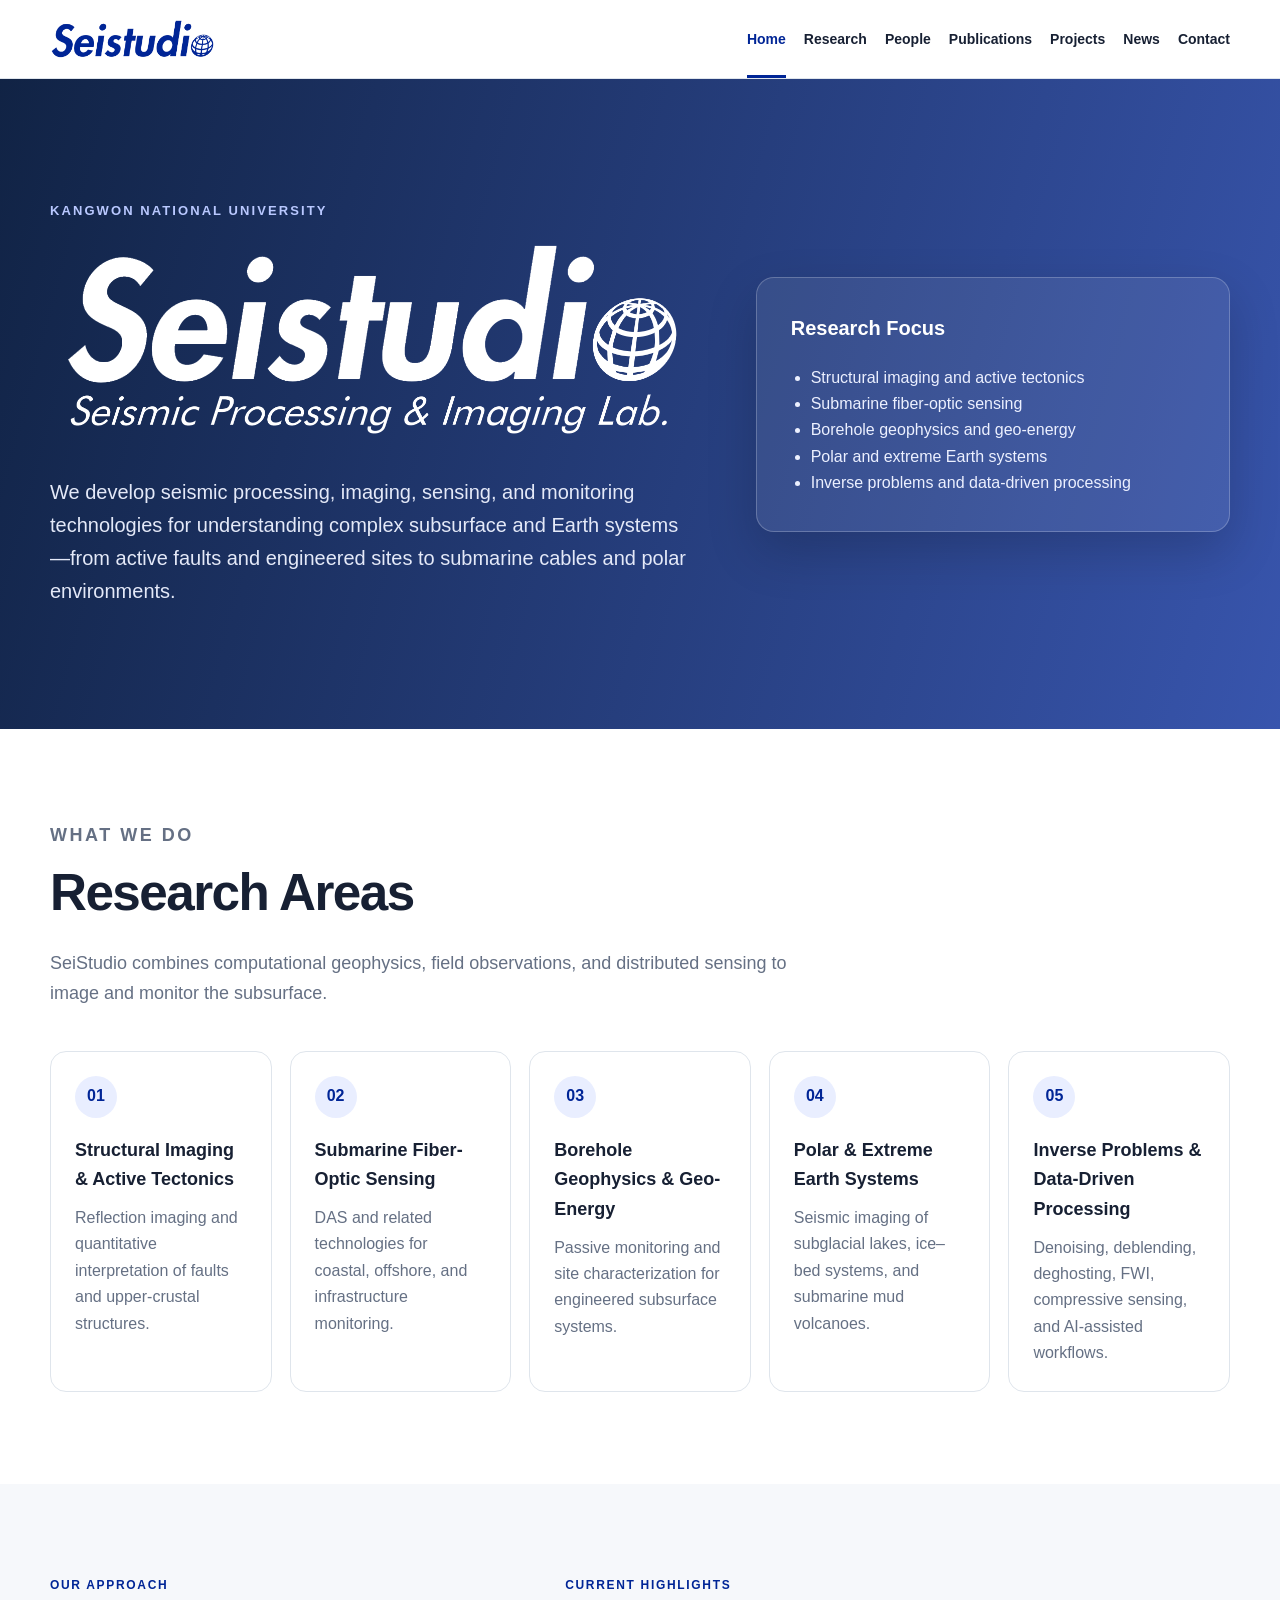
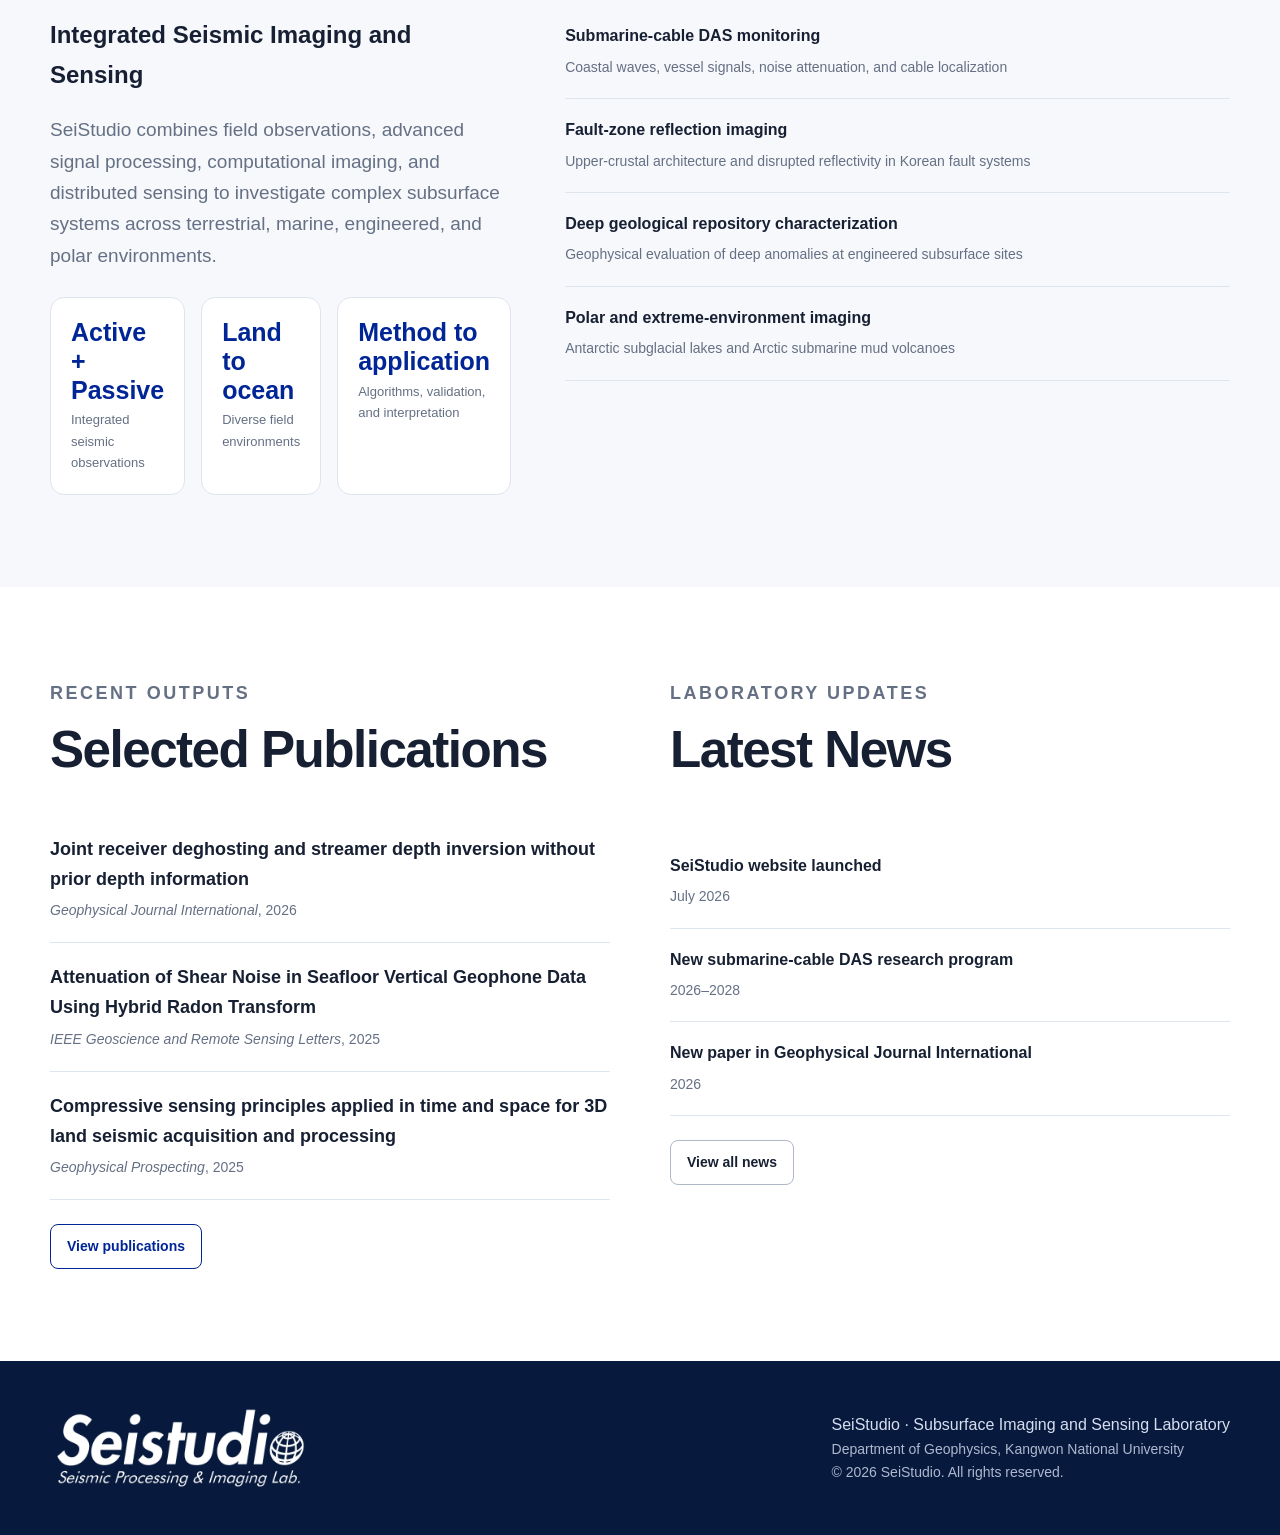
==== commit 27613a22: "Update index.html" ====
--- a/index.html
+++ b/index.html
@@ -147,8 +147,8 @@
             <p><em>Geophysical Journal International</em>, 2026</p>
           </article>
           <article class="home-publication">
-            <h3>Common-Mode Noise Attenuation for Distributed Acoustic Sensing Data</h3>
-            <p><em>Geophysics and Geophysical Exploration</em>, 2025</p>
+            <h3>Attenuation of Shear Noise in Seafloor Vertical Geophone Data Using Hybrid Radon Transform</h3>
+            <p><em>IEEE Geoscience and Remote Sensing Letters</em>, 2025</p>
           </article>
           <article class="home-publication">
             <h3>Compressive sensing principles applied in time and space for 3D land seismic acquisition and processing</h3>
--- a/cv-update.css
+++ b/cv-update.css
@@ -232,6 +232,9 @@
   display: grid;
   grid-template-columns: repeat(3, 1fr);
   gap: 20px;
+}
+.postdoc-grid {
+  grid-template-columns: minmax(0, 580px) !important;
 }
 
 .project-section {
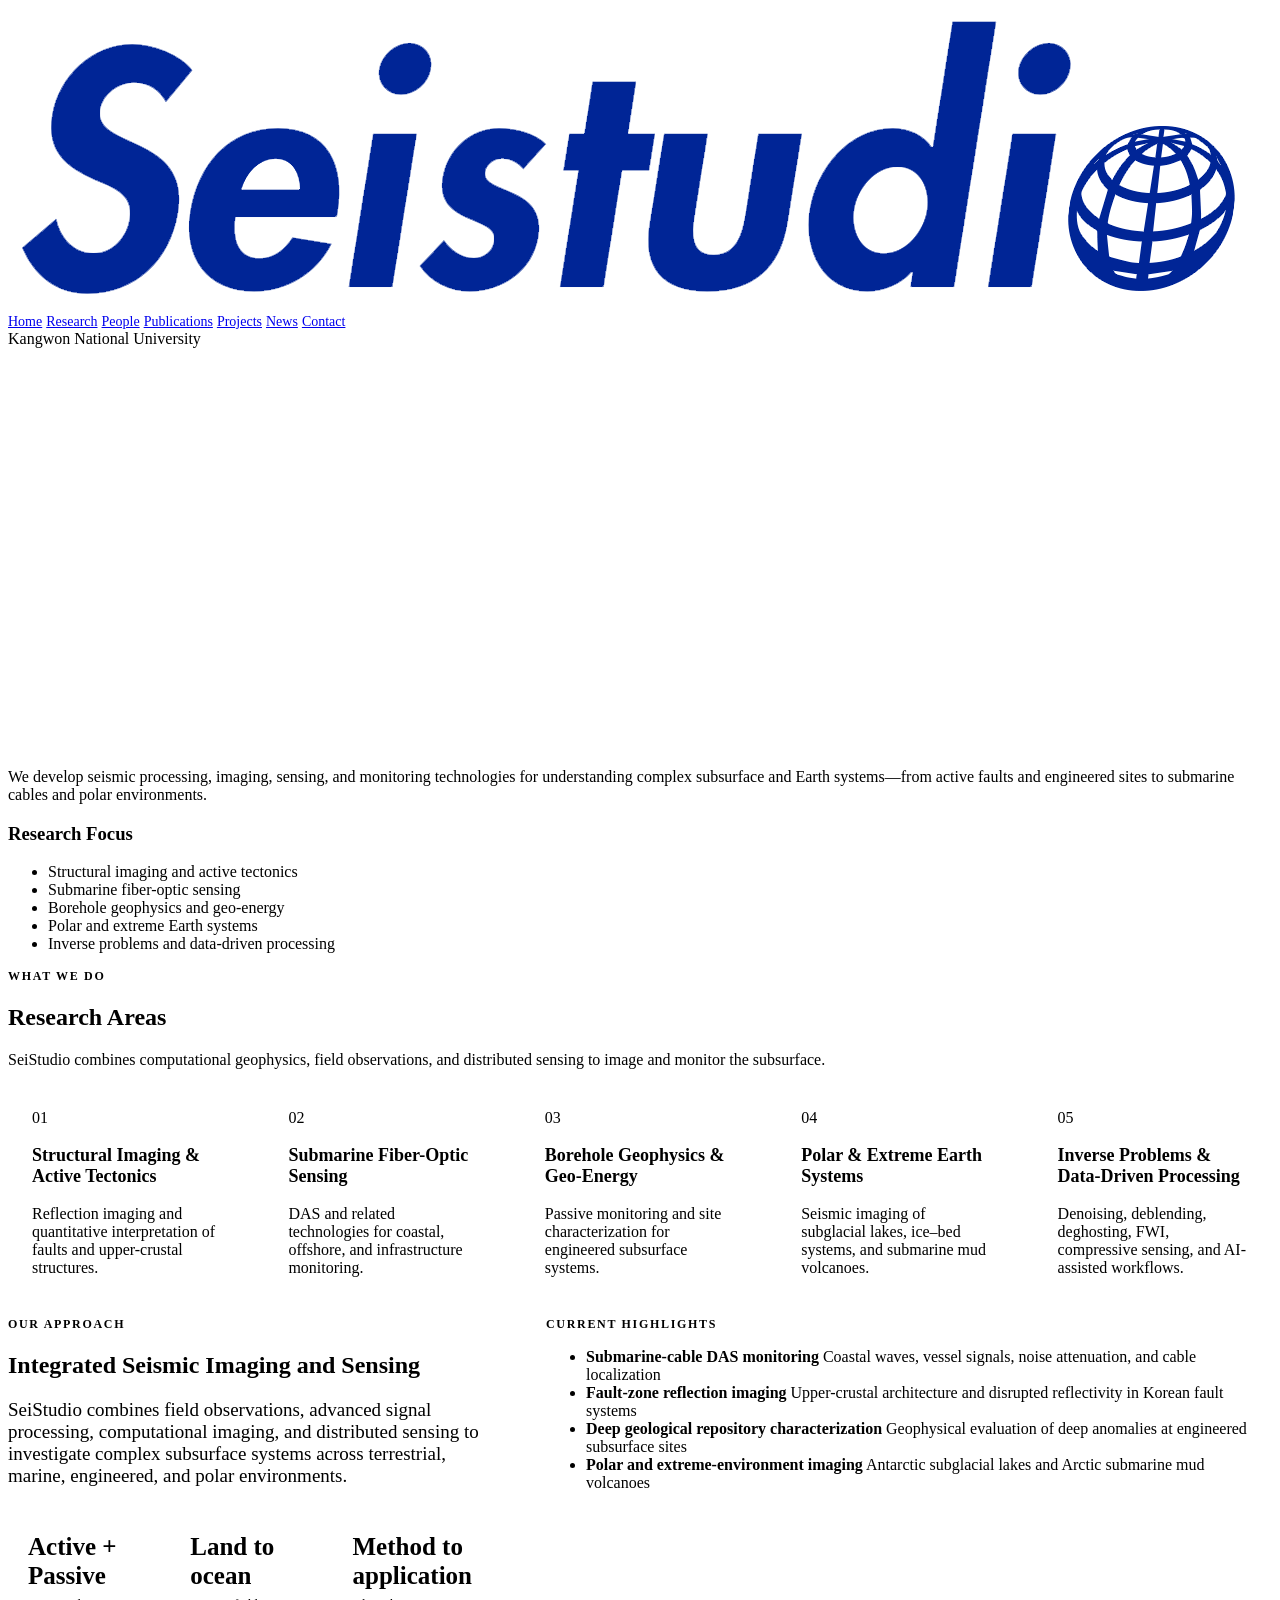
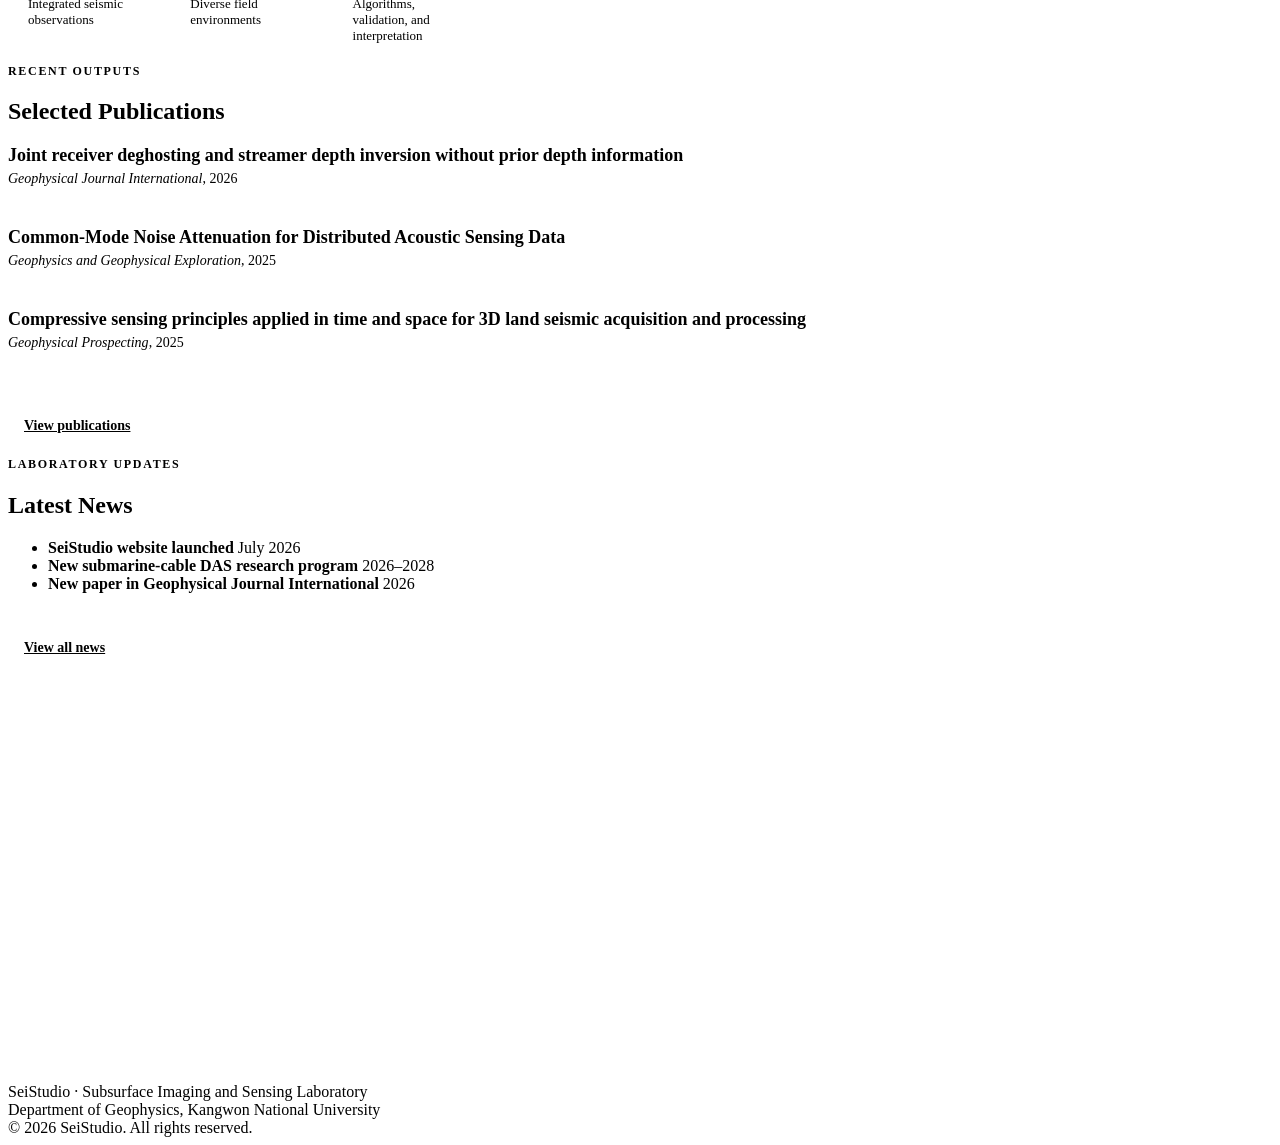
==== commit fce5e973: "Add files via upload" ====
--- a/index.html
+++ b/index.html
@@ -147,8 +147,8 @@
             <p><em>Geophysical Journal International</em>, 2026</p>
           </article>
           <article class="home-publication">
-            <h3>Attenuation of Shear Noise in Seafloor Vertical Geophone Data Using Hybrid Radon Transform</h3>
-            <p><em>IEEE Geoscience and Remote Sensing Letters</em>, 2025</p>
+            <h3>Common-Mode Noise Attenuation for Distributed Acoustic Sensing Data</h3>
+            <p><em>Geophysics and Geophysical Exploration</em>, 2025</p>
           </article>
           <article class="home-publication">
             <h3>Compressive sensing principles applied in time and space for 3D land seismic acquisition and processing</h3>
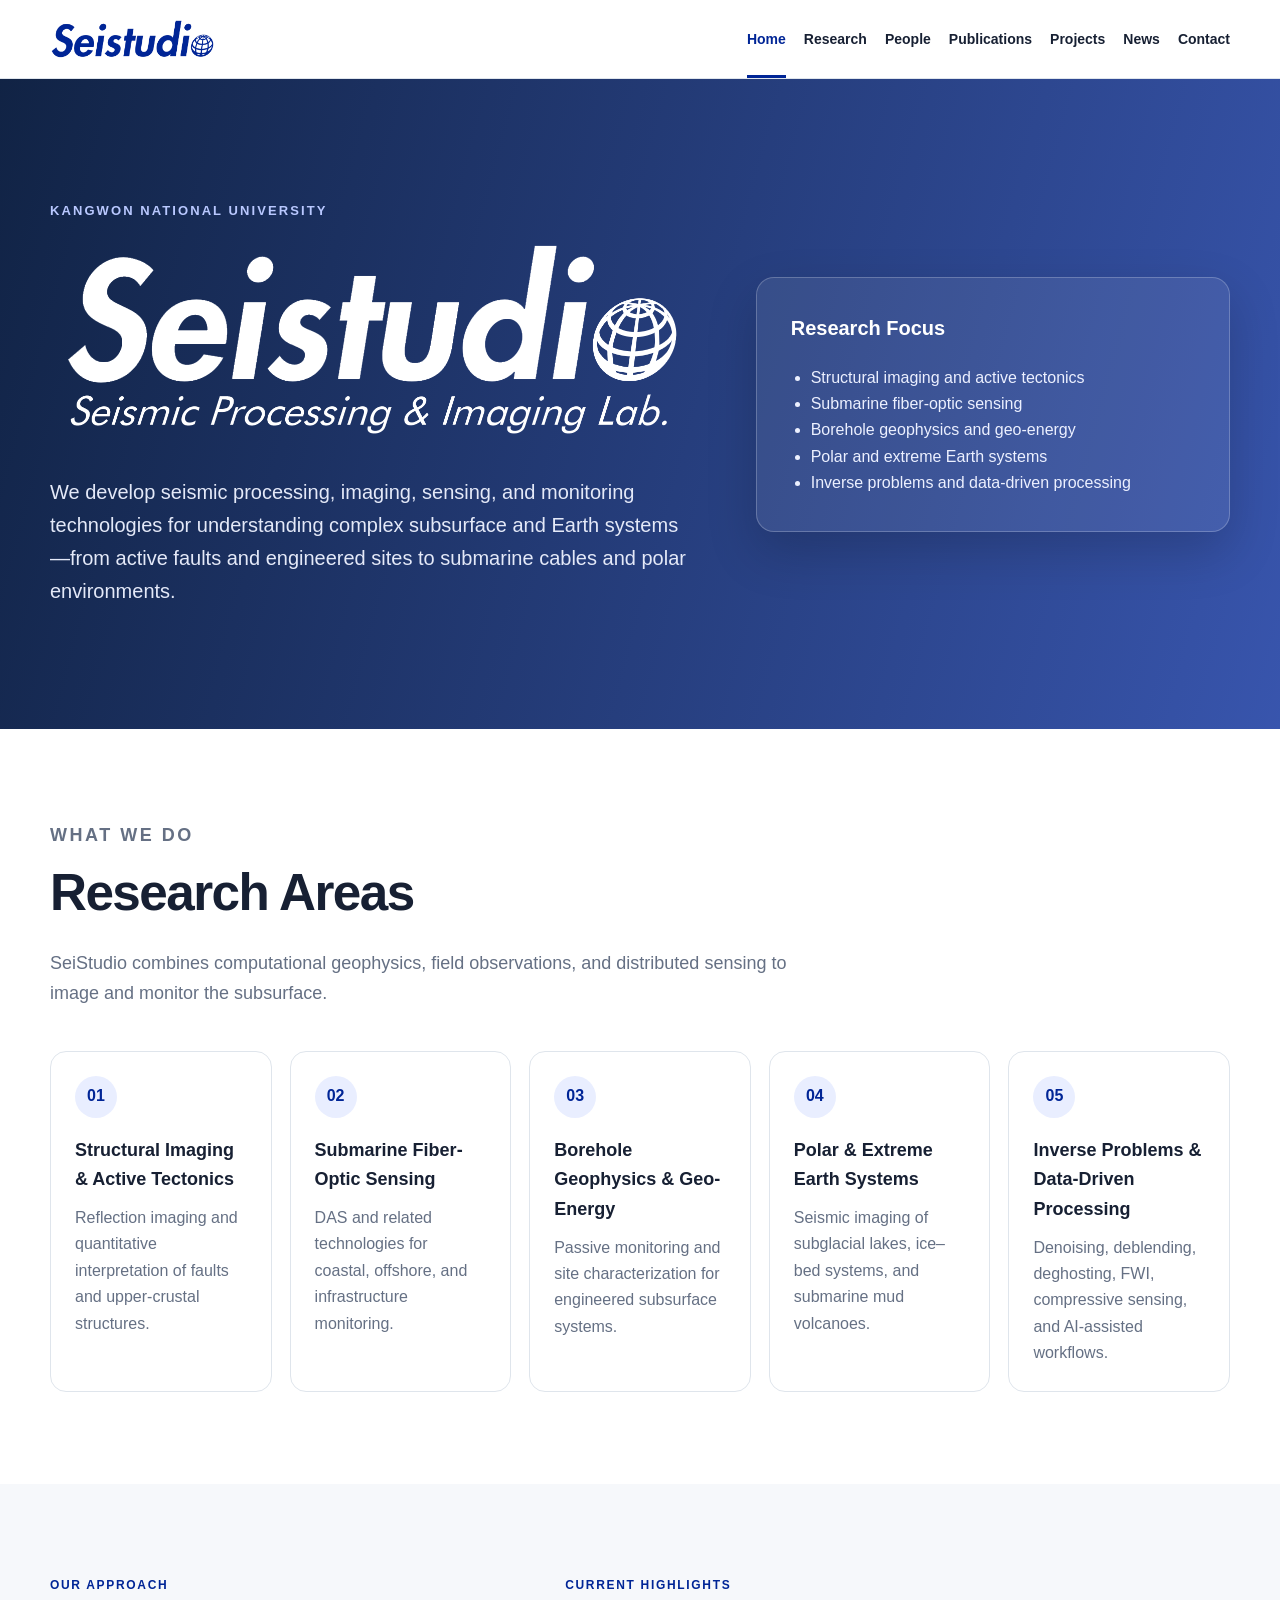
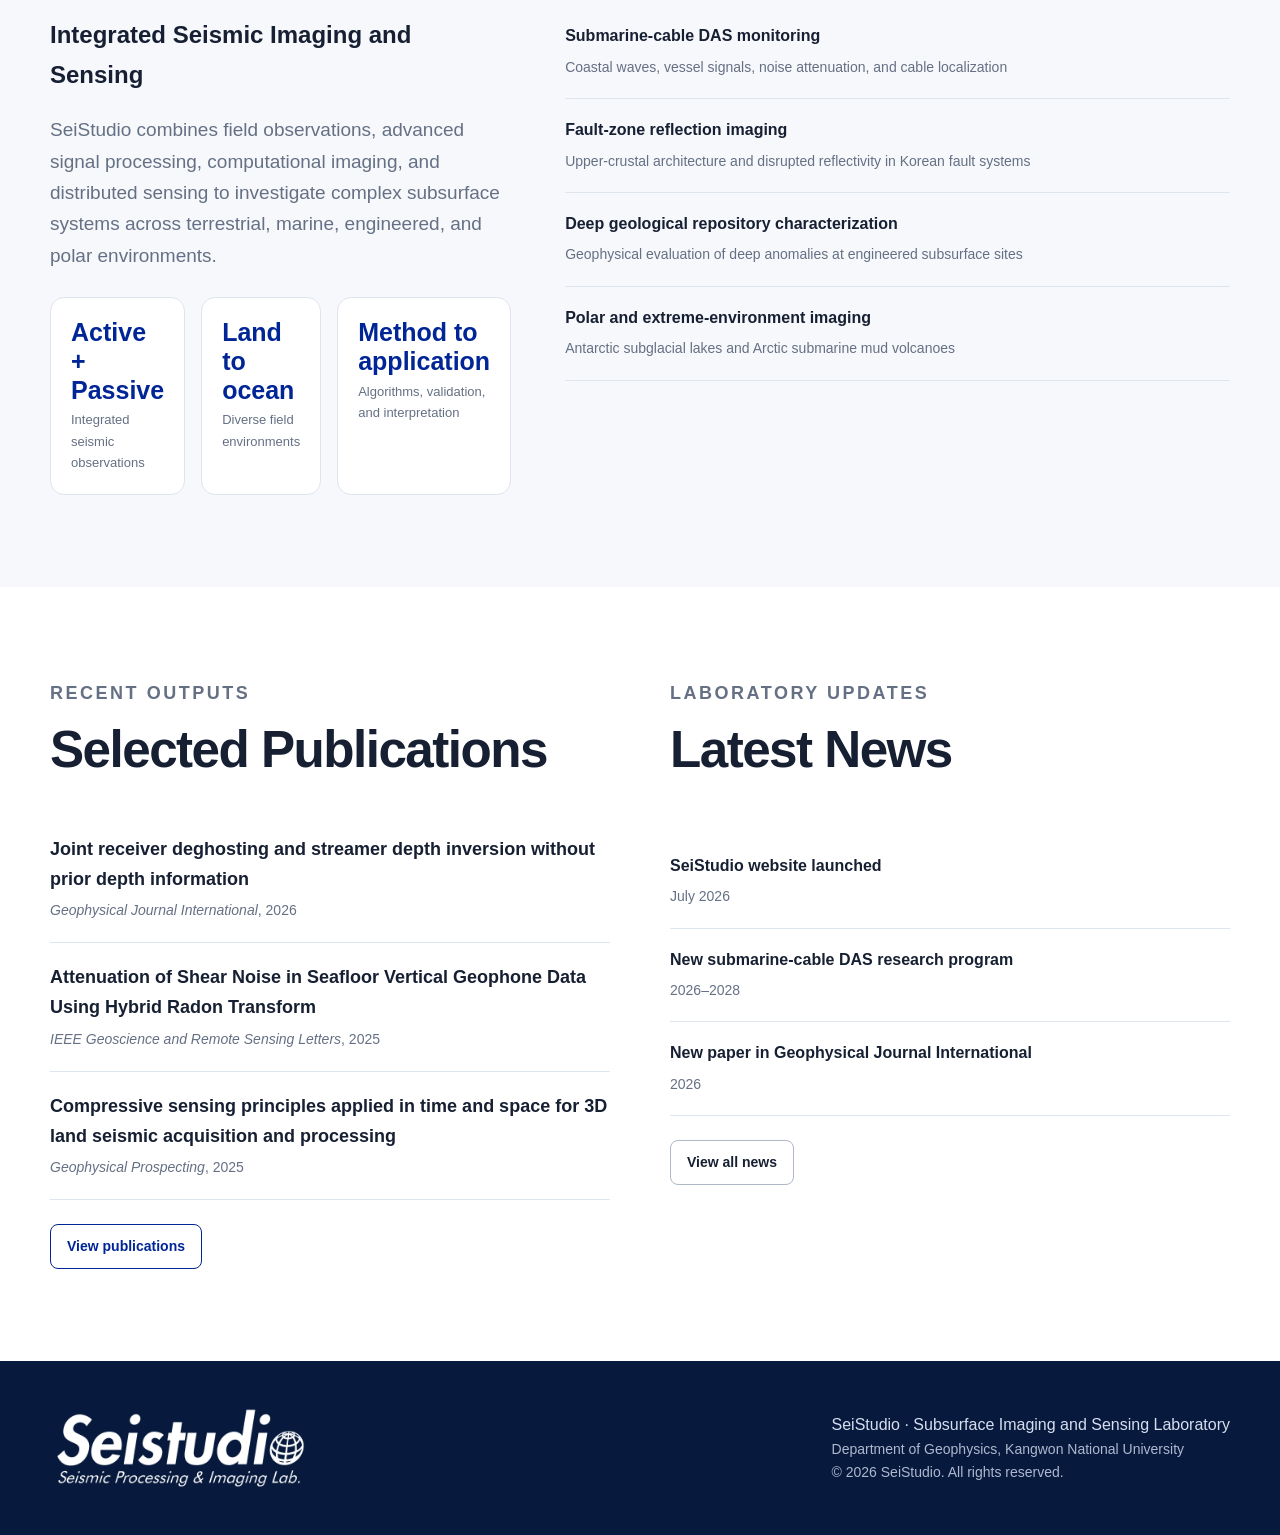
==== commit 6ce95e7c: "Update index.html" ====
--- a/index.html
+++ b/index.html
@@ -147,8 +147,8 @@
             <p><em>Geophysical Journal International</em>, 2026</p>
           </article>
           <article class="home-publication">
-            <h3>Common-Mode Noise Attenuation for Distributed Acoustic Sensing Data</h3>
-            <p><em>Geophysics and Geophysical Exploration</em>, 2025</p>
+            <h3>Attenuation of Shear Noise in Seafloor Vertical Geophone Data Using Hybrid Radon Transform</h3>
+            <p><em>IEEE Geoscience and Remote Sensing Letters</em>, 2025</p>
           </article>
           <article class="home-publication">
             <h3>Compressive sensing principles applied in time and space for 3D land seismic acquisition and processing</h3>
--- a/styles.css
+++ b/styles.css
@@ -0,0 +1,410 @@
+:root {
+  --blue: #002596;
+  --navy: #071a3d;
+  --text: #172033;
+  --muted: #657084;
+  --line: #dfe5ec;
+  --light: #f6f8fb;
+  --white: #ffffff;
+  --max-width: 1180px;
+}
+
+* {
+  box-sizing: border-box;
+}
+
+html {
+  scroll-behavior: smooth;
+}
+
+body {
+  margin: 0;
+  font-family: Arial, Helvetica, sans-serif;
+  color: var(--text);
+  background: var(--white);
+  line-height: 1.65;
+}
+
+a {
+  color: inherit;
+  text-decoration: none;
+}
+
+img {
+  max-width: 100%;
+}
+
+.container {
+  width: min(var(--max-width), calc(100% - 40px));
+  margin: 0 auto;
+}
+
+.site-header {
+  position: sticky;
+  top: 0;
+  z-index: 100;
+  background: rgba(255,255,255,0.96);
+  border-bottom: 1px solid var(--line);
+  backdrop-filter: blur(10px);
+}
+
+.navbar {
+  min-height: 64px;
+  display: flex;
+  align-items: center;
+  justify-content: space-between;
+  gap: 32px;
+}
+
+.brand {
+  display: flex;
+  align-items: center;
+  flex-shrink: 0;
+}
+
+.brand img {
+  display: block;
+  width: 165px;
+  height: auto;
+}
+
+.nav-links {
+  display: flex;
+  align-items: center;
+  gap: 26px;
+  font-size: 15px;
+  font-weight: 600;
+}
+
+.nav-links a {
+  padding: 28px 0 24px;
+  border-bottom: 3px solid transparent;
+}
+
+.nav-links a:hover,
+.nav-links a.active {
+  color: var(--blue);
+  border-bottom-color: var(--blue);
+}
+
+.hero {
+  min-height: 650px;
+  display: flex;
+  align-items: center;
+  color: var(--white);
+  background:
+    linear-gradient(105deg, rgba(7,26,61,0.96), rgba(0,37,150,0.78)),
+    radial-gradient(circle at 75% 35%, rgba(255,255,255,0.12), transparent 34%);
+}
+
+.hero-grid {
+  display: grid;
+  grid-template-columns: 1.15fr 0.85fr;
+  align-items: center;
+  gap: 64px;
+  padding: 90px 0;
+}
+
+.hero-logo {
+  width: min(720px, 100%);
+  margin-bottom: 28px;
+}
+
+.eyebrow {
+  font-size: 13px;
+  font-weight: 700;
+  letter-spacing: 0.16em;
+  text-transform: uppercase;
+  color: #b9c8ff;
+  margin-bottom: 18px;
+}
+
+.hero h1 {
+  font-size: clamp(42px, 6vw, 76px);
+  line-height: 1.05;
+  margin: 0 0 24px;
+  letter-spacing: -0.04em;
+}
+
+.hero p {
+  max-width: 760px;
+  font-size: 20px;
+  color: #e4e9f8;
+  margin: 0;
+}
+
+.hero-card {
+  padding: 34px;
+  border: 1px solid rgba(255,255,255,0.22);
+  border-radius: 18px;
+  background: rgba(255,255,255,0.08);
+  box-shadow: 0 20px 50px rgba(0,0,0,0.18);
+}
+
+.hero-card h3 {
+  margin-top: 0;
+  font-size: 20px;
+}
+
+.hero-card ul {
+  padding-left: 20px;
+  margin-bottom: 0;
+  color: #ecf0ff;
+}
+
+.section {
+  padding: 92px 0;
+}
+
+.section.light {
+  background: var(--light);
+}
+
+.section-heading {
+  max-width: 760px;
+  margin-bottom: 42px;
+}
+
+.section-heading h2,
+.page-hero h1 {
+  font-size: clamp(34px, 4vw, 52px);
+  margin: 0 0 14px;
+  letter-spacing: -0.03em;
+}
+
+.section-heading p,
+.page-hero p {
+  color: var(--muted);
+  font-size: 18px;
+  margin: 0;
+}
+
+.cards {
+  display: grid;
+  grid-template-columns: repeat(4, 1fr);
+  gap: 22px;
+}
+
+.card {
+  background: var(--white);
+  border: 1px solid var(--line);
+  border-radius: 16px;
+  padding: 28px;
+  transition: transform 0.2s ease, box-shadow 0.2s ease;
+}
+
+.card:hover {
+  transform: translateY(-4px);
+  box-shadow: 0 15px 35px rgba(21, 42, 90, 0.10);
+}
+
+.card-number {
+  width: 42px;
+  height: 42px;
+  border-radius: 50%;
+  display: grid;
+  place-items: center;
+  background: #e9eeff;
+  color: var(--blue);
+  font-weight: 700;
+  margin-bottom: 18px;
+}
+
+.card h3 {
+  margin: 0 0 10px;
+  font-size: 20px;
+}
+
+.card p {
+  color: var(--muted);
+  margin: 0;
+}
+
+.split {
+  display: grid;
+  grid-template-columns: 1fr 1fr;
+  gap: 60px;
+  align-items: start;
+}
+
+.list-clean {
+  list-style: none;
+  padding: 0;
+  margin: 0;
+}
+
+.list-clean li {
+  padding: 18px 0;
+  border-bottom: 1px solid var(--line);
+}
+
+.list-clean strong {
+  display: block;
+  margin-bottom: 4px;
+}
+
+.meta {
+  font-size: 14px;
+  color: var(--muted);
+}
+
+.page-hero {
+  padding: 84px 0 56px;
+  background: linear-gradient(180deg, #eef2ff, #ffffff);
+  border-bottom: 1px solid var(--line);
+}
+
+.content-grid {
+  display: grid;
+  grid-template-columns: 1fr 1fr;
+  gap: 26px;
+}
+
+.profile {
+  display: grid;
+  grid-template-columns: 220px 1fr;
+  gap: 34px;
+  align-items: start;
+  padding: 32px;
+  border: 1px solid var(--line);
+  border-radius: 16px;
+}
+
+.profile-photo {
+  aspect-ratio: 4/5;
+  background: var(--light);
+  border: 1px dashed #aeb8c7;
+  border-radius: 12px;
+  display: grid;
+  place-items: center;
+  text-align: center;
+  padding: 20px;
+  color: var(--muted);
+}
+
+.pub-item {
+  padding: 24px 0;
+  border-bottom: 1px solid var(--line);
+}
+
+.pub-item:first-child {
+  padding-top: 0;
+}
+
+.pub-item h3 {
+  margin: 0 0 6px;
+  font-size: 18px;
+}
+
+.pub-item p {
+  margin: 0;
+  color: var(--muted);
+}
+
+.tag {
+  display: inline-block;
+  margin-top: 10px;
+  padding: 4px 10px;
+  border-radius: 999px;
+  background: #e9eeff;
+  color: var(--blue);
+  font-size: 12px;
+  font-weight: 700;
+}
+
+.contact-box {
+  background: var(--navy);
+  color: var(--white);
+  border-radius: 18px;
+  padding: 38px;
+}
+
+.contact-box a {
+  text-decoration: underline;
+}
+
+.site-footer {
+  background: var(--navy);
+  color: #d7def0;
+  padding: 46px 0;
+}
+
+.footer-grid {
+  display: flex;
+  justify-content: space-between;
+  align-items: center;
+  gap: 28px;
+}
+
+.footer-grid img {
+  width: 260px;
+}
+
+.small {
+  font-size: 14px;
+  color: #aeb8cf;
+}
+
+@media (max-width: 900px) {
+  .nav-links {
+    gap: 14px;
+    font-size: 13px;
+    overflow-x: auto;
+  }
+
+  .brand img {
+    width: 145px;
+  }
+
+  .hero-grid,
+  .split,
+  .content-grid,
+  .profile {
+    grid-template-columns: 1fr;
+  }
+
+  .cards {
+    grid-template-columns: repeat(2, 1fr);
+  }
+
+  .hero-card {
+    display: none;
+  }
+}
+
+@media (max-width: 620px) {
+  .navbar {
+    align-items: flex-start;
+    flex-direction: column;
+    padding: 16px 0 0;
+  }
+
+  .nav-links {
+    width: 100%;
+  }
+
+  .nav-links a {
+    padding: 12px 0 14px;
+  }
+
+  .cards {
+    grid-template-columns: 1fr;
+  }
+
+  .hero {
+    min-height: 540px;
+  }
+
+  .hero-grid {
+    padding: 70px 0;
+  }
+
+  .hero p {
+    font-size: 18px;
+  }
+
+  .footer-grid {
+    flex-direction: column;
+    align-items: flex-start;
+  }
+}
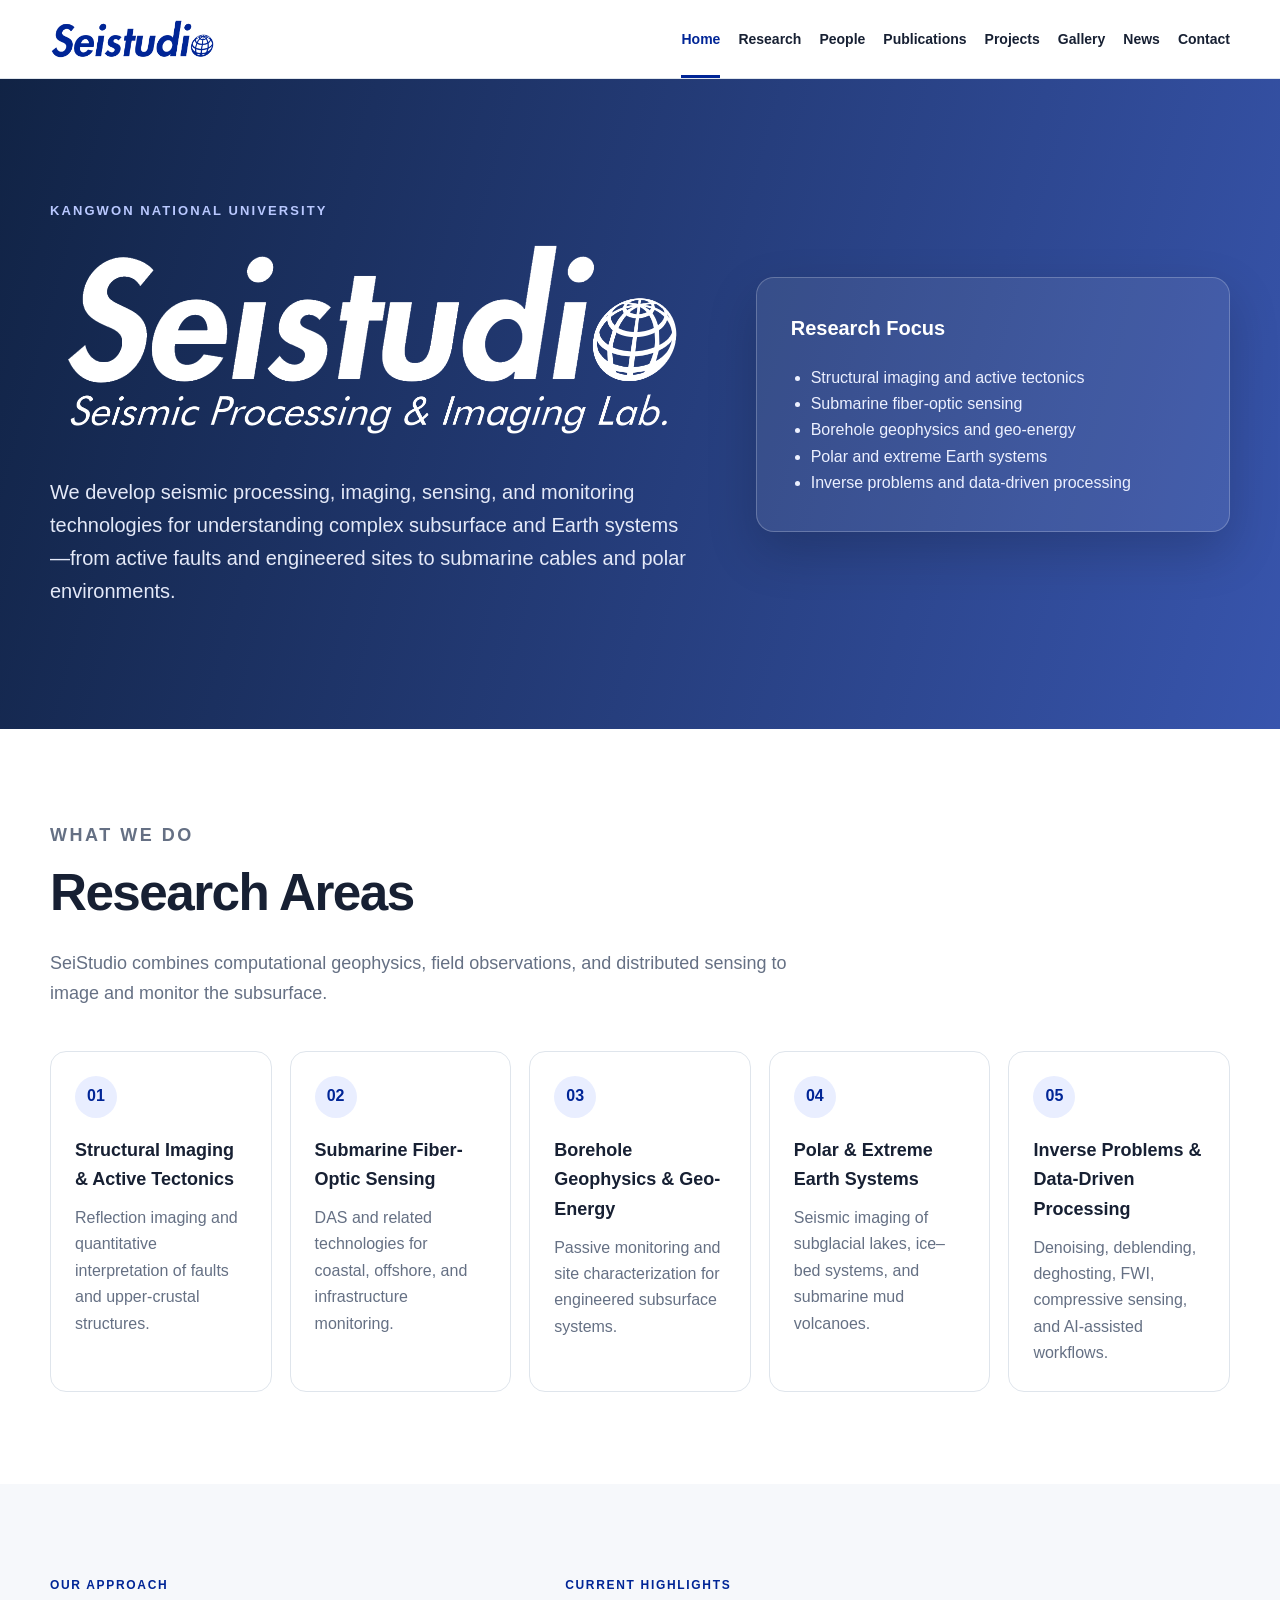
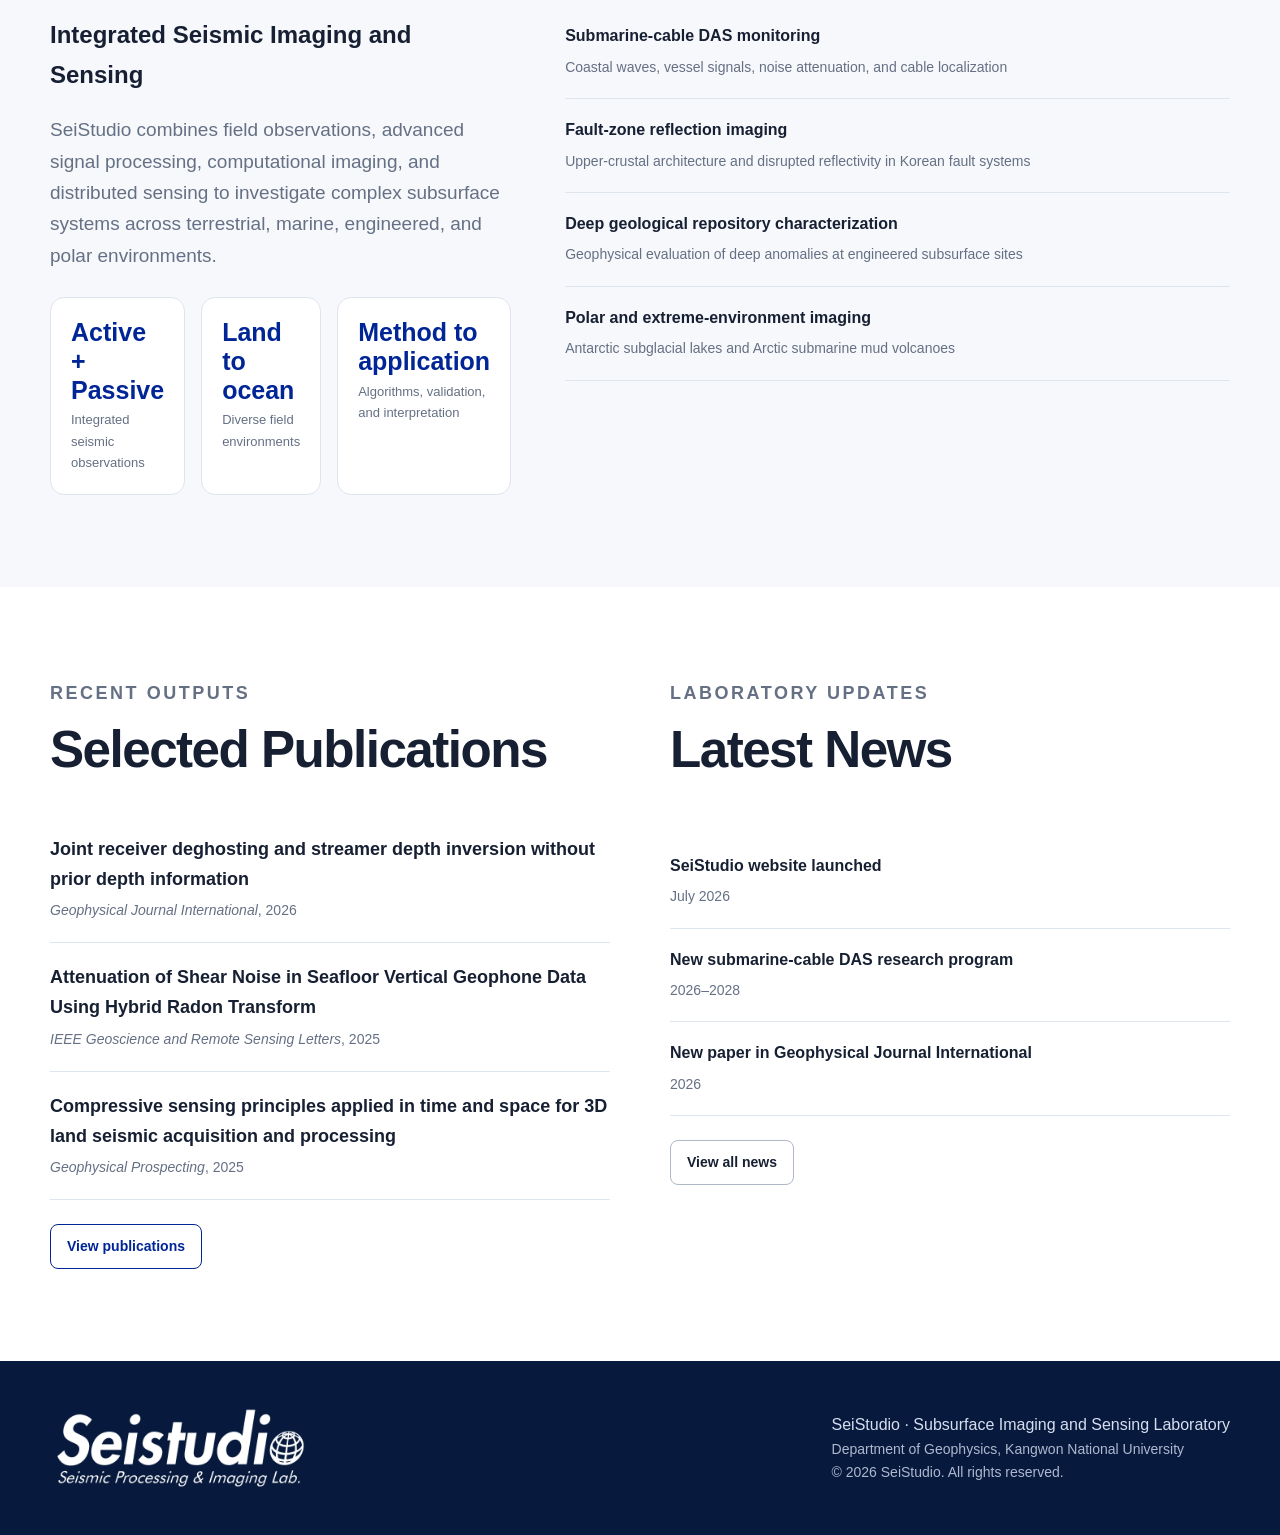
==== commit 7081285b: "Add files via upload" ====
--- a/index.html
+++ b/index.html
@@ -21,6 +21,8 @@
       <a href="people.html">People</a>
       <a href="publications.html">Publications</a>
       <a href="projects.html">Projects</a>
+
+      <a href="gallery.html">Gallery</a>
       <a href="news.html">News</a>
       <a href="contact.html">Contact</a>
     </nav>
